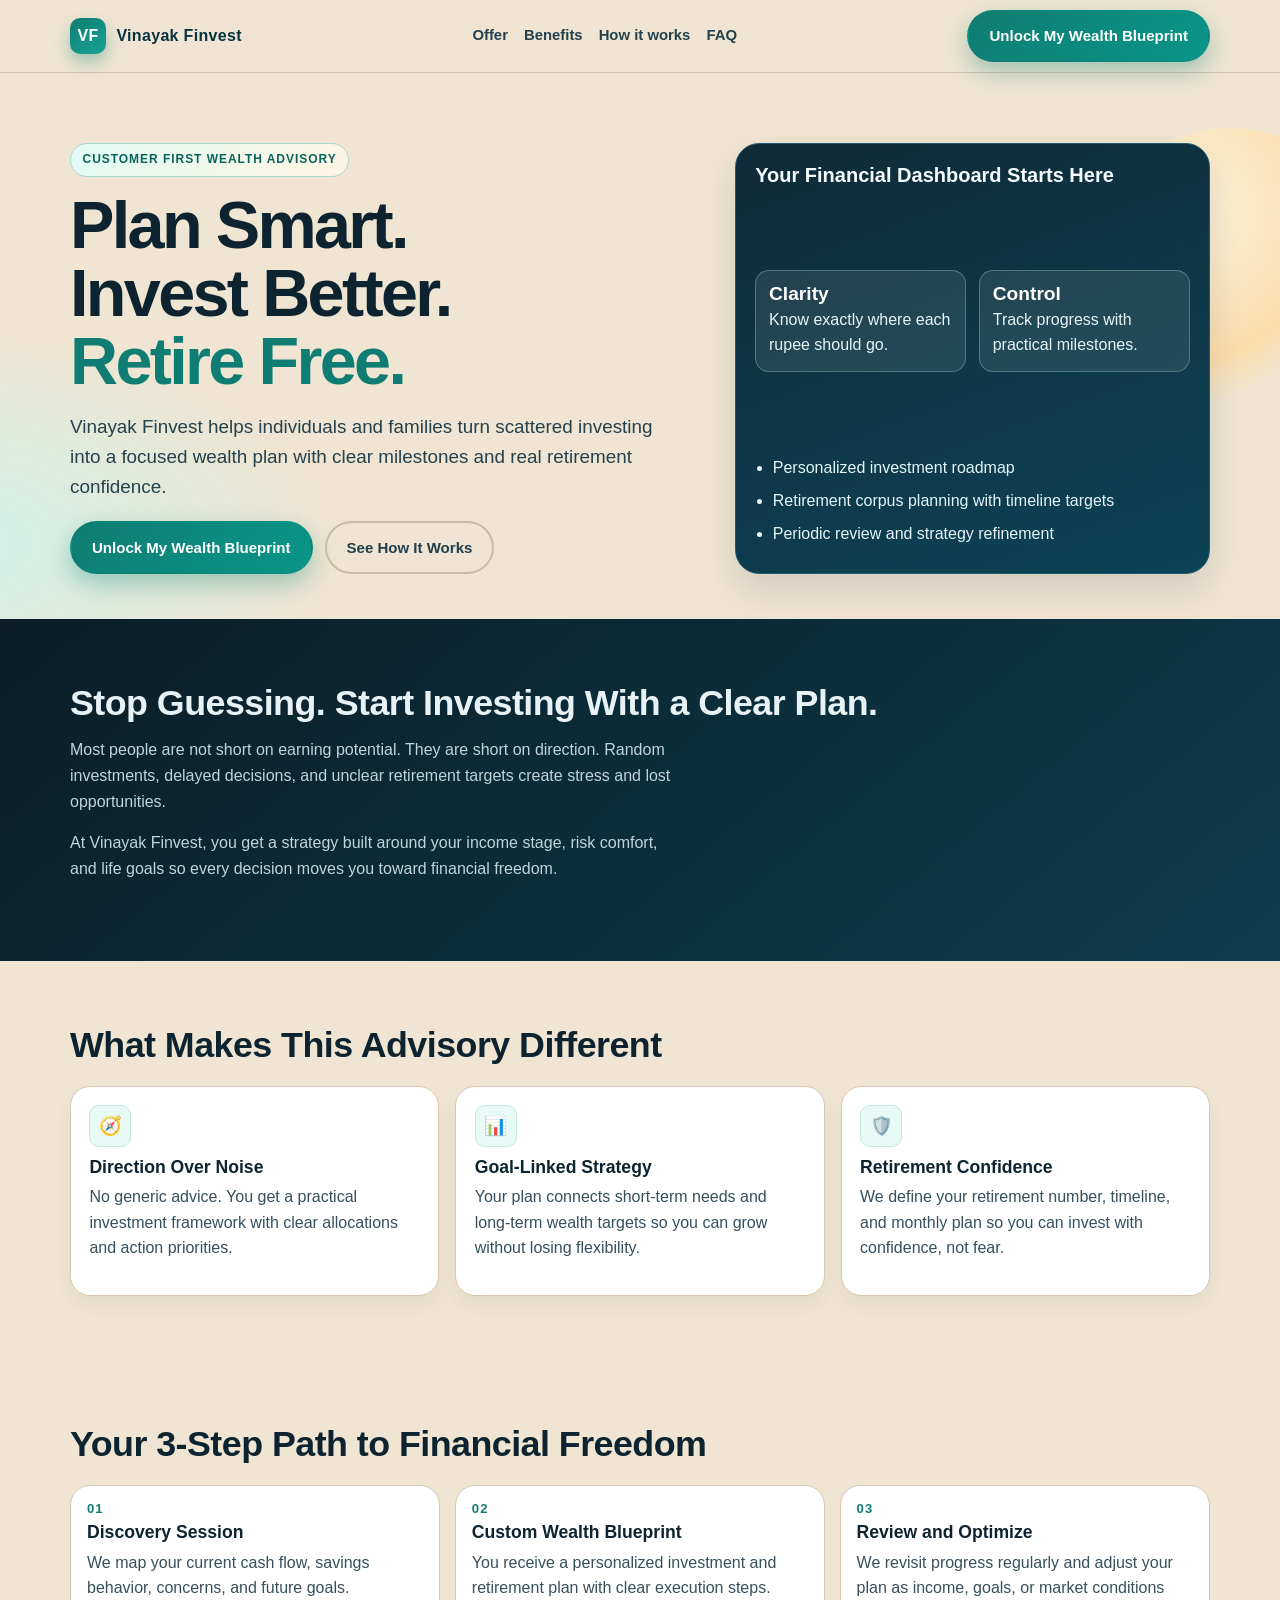
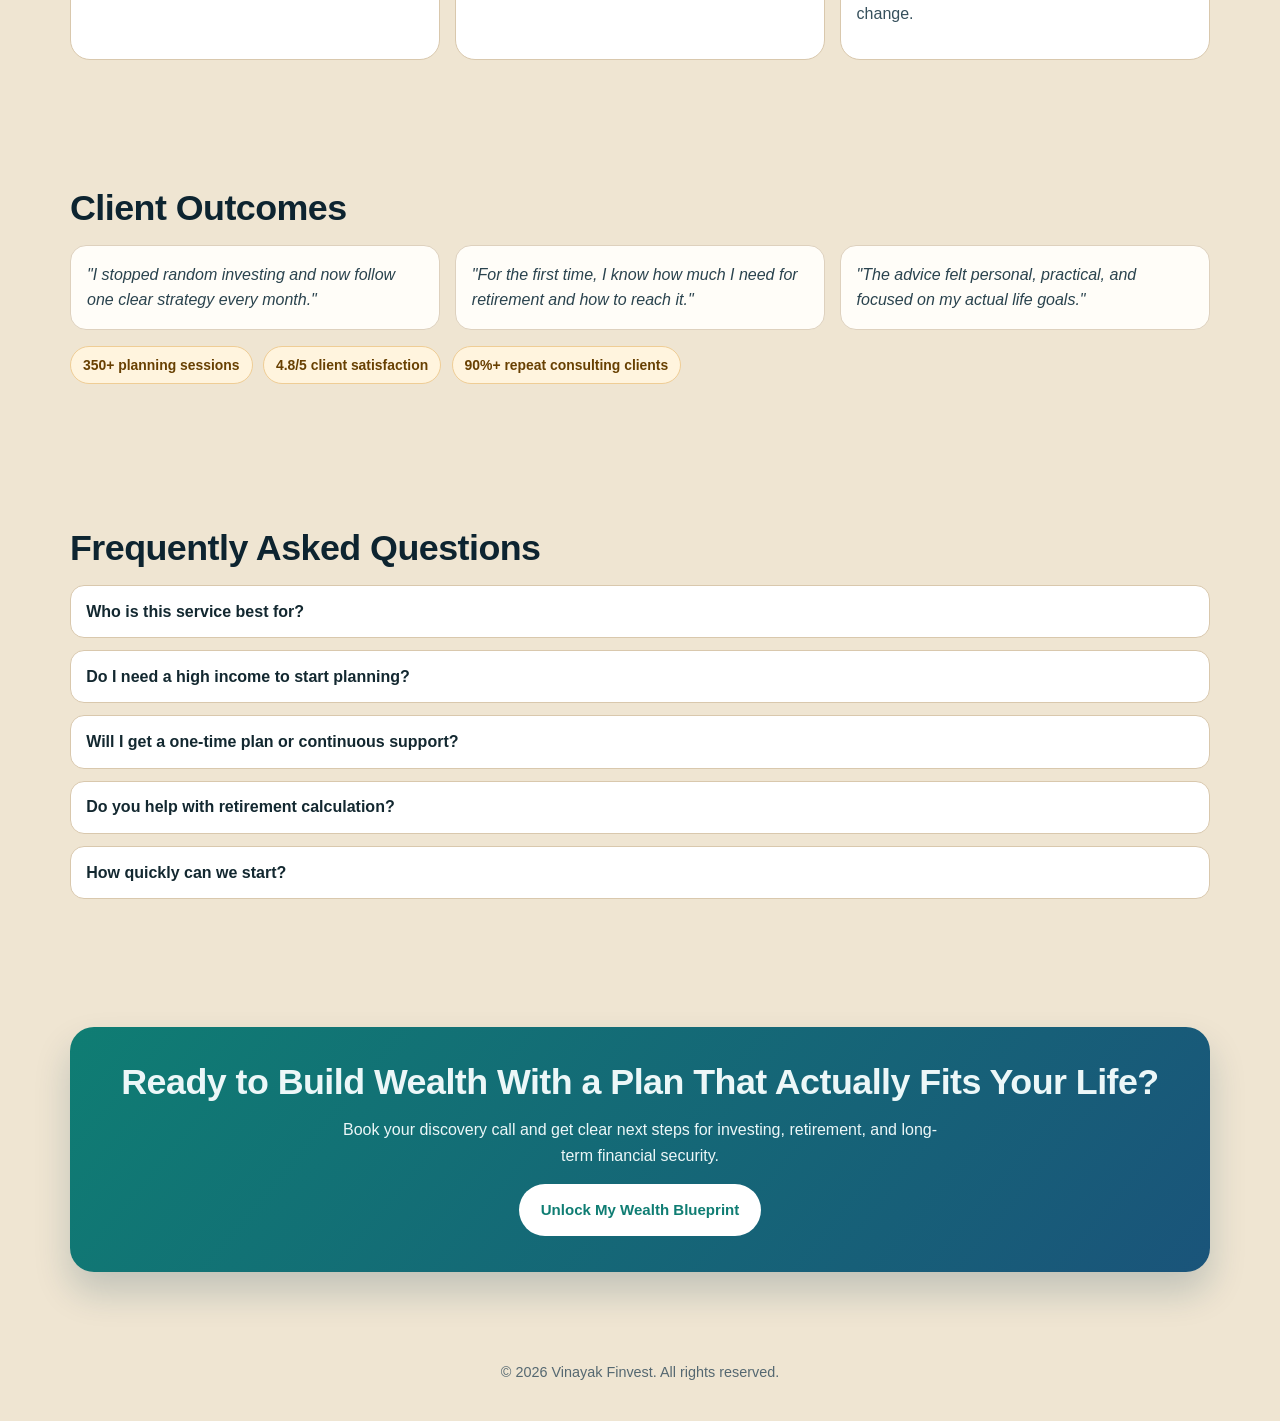
==== index.html @ b2e3708e "Create index.html Added initial changes for the website" ====
<!DOCTYPE html>
<html lang="en">
<head>
  <meta charset="UTF-8" />
  <meta name="viewport" content="width=device-width, initial-scale=1.0" />
  <title>Vinayak Finvest | Wealth Strategy & Retirement Planning</title>
  <meta name="description" content="Vinayak Finvest helps individuals and families create practical investment and retirement strategies for long-term financial freedom." />
  <meta name="robots" content="index, follow" />
  <meta name="theme-color" content="#0f7d73" />
  <meta property="og:type" content="website" />
  <meta property="og:title" content="Vinayak Finvest | Wealth Strategy & Retirement Planning" />
  <meta property="og:description" content="Plan smart, invest better, and retire free with a clear wealth and retirement strategy." />
  <meta property="og:site_name" content="Vinayak Finvest" />
  <meta name="twitter:card" content="summary_large_image" />
  <meta name="twitter:title" content="Vinayak Finvest | Wealth Strategy & Retirement Planning" />
  <meta name="twitter:description" content="Plan smart, invest better, and retire free with a clear wealth and retirement strategy." />
  <style>
    :root {
      --bg: #efe5d2;
      --paper: #f7f0df;
      --card: #ffffff;
      --ink: #0b2330;
      --muted: #36505c;
      --line: #d9c8ad;
      --brand: #0f7d73;
      --brand-dark: #095c55;
      --max: 1140px;
      --radius: 20px;
      --shadow: 0 16px 36px rgba(8, 28, 36, 0.12);
    }

    * {
      box-sizing: border-box;
    }

    html {
      scroll-behavior: smooth;
    }

    body {
      margin: 0;
      font-family: "Manrope", "Segoe UI", sans-serif;
      color: var(--ink);
      background:
        radial-gradient(980px 520px at 100% -12%, #ffe7be 0%, transparent 58%),
        radial-gradient(760px 390px at -6% 18%, #ccf3eb 0%, transparent 54%),
        var(--bg);
      line-height: 1.6;
      text-rendering: optimizeLegibility;
      -webkit-font-smoothing: antialiased;
      overflow-x: hidden;
    }

    body.is-locked {
      overflow: hidden;
    }

    .skip-link {
      position: absolute;
      left: 0.75rem;
      top: -120px;
      background: #0d2430;
      color: #fff;
      padding: 0.55rem 0.8rem;
      border-radius: 10px;
      text-decoration: none;
      z-index: 200;
      transition: top 0.15s ease;
    }

    .skip-link:focus {
      top: 0.75rem;
    }

    .container {
      width: min(100% - 2rem, var(--max));
      margin-inline: auto;
    }

    .section {
      padding: clamp(2.8rem, 5vw, 4.8rem) 0;
    }

    .topbar {
      position: sticky;
      top: 0;
      z-index: 20;
      backdrop-filter: blur(8px);
      background: rgba(239, 229, 210, 0.9);
      border-bottom: 1px solid rgba(206, 186, 159, 0.8);
    }

    .topbar-inner {
      min-height: 72px;
      display: flex;
      align-items: center;
      justify-content: space-between;
      gap: 1rem;
    }

    .brand {
      display: flex;
      align-items: center;
      gap: 0.65rem;
      font-weight: 800;
      letter-spacing: 0.02em;
      color: #08333f;
      text-decoration: none;
    }

    .brand-badge {
      width: 36px;
      height: 36px;
      border-radius: 10px;
      background: linear-gradient(145deg, var(--brand), #18a394);
      color: #fff;
      display: inline-flex;
      align-items: center;
      justify-content: center;
      font-weight: 900;
      box-shadow: 0 8px 16px rgba(15, 125, 115, 0.35);
    }

    .top-nav {
      display: flex;
      gap: 1rem;
      align-items: center;
      flex-wrap: wrap;
    }

    .top-nav a {
      color: #24414d;
      text-decoration: none;
      font-weight: 700;
      font-size: 0.93rem;
    }

    .top-nav a:hover {
      color: var(--brand);
    }

    a:focus-visible,
    button:focus-visible,
    input:focus-visible,
    select:focus-visible,
    textarea:focus-visible,
    summary:focus-visible {
      outline: 3px solid #93ddd2;
      outline-offset: 2px;
    }

    .btn {
      display: inline-flex;
      align-items: center;
      justify-content: center;
      min-height: 46px;
      border-radius: 999px;
      border: 2px solid transparent;
      padding: 0.76rem 1.25rem;
      font-size: 0.94rem;
      font-weight: 800;
      text-decoration: none;
      transition: 0.2s ease;
      cursor: pointer;
    }

    .btn-primary {
      background: linear-gradient(135deg, var(--brand), #0a9588);
      color: #fff;
      box-shadow: 0 10px 24px rgba(15, 125, 115, 0.34);
    }

    .btn-primary:hover {
      background: var(--brand-dark);
      transform: translateY(-1px);
    }

    .btn-secondary {
      background: transparent;
      border-color: #cabba4;
      color: #223f4b;
    }

    .btn-secondary:hover {
      border-color: var(--brand);
      color: var(--brand);
    }

    .hero {
      padding: clamp(2.6rem, 6vw, 4.4rem) 0 2.8rem;
      position: relative;
    }

    .hero::after {
      content: "";
      position: absolute;
      right: -90px;
      top: 55px;
      width: 280px;
      height: 280px;
      border-radius: 50%;
      background: radial-gradient(circle at 30% 30%, #fff7e7 0%, #ffdca2 55%, transparent 70%);
      opacity: 0.8;
      z-index: -1;
      filter: blur(1px);
    }

    .hero-grid {
      display: grid;
      gap: 1.4rem;
      align-items: stretch;
      grid-template-columns: minmax(0, 1.15fr) minmax(320px, 0.85fr);
    }

    .tag {
      display: inline-flex;
      align-items: center;
      gap: 0.45rem;
      background: linear-gradient(135deg, #e0fbf5, #fff5e2);
      color: #0a645c;
      border: 1px solid #acd9d0;
      padding: 0.38rem 0.72rem;
      border-radius: 999px;
      font-size: 0.75rem;
      font-weight: 800;
      letter-spacing: 0.08em;
      text-transform: uppercase;
    }

    h1,
    h2,
    h3 {
      line-height: 1.15;
      margin-top: 0;
      color: #0d2430;
    }

    h1 {
      margin: 0.95rem 0 1rem;
      font-size: clamp(2.15rem, 5.2vw, 4.5rem);
      letter-spacing: -0.04em;
      line-height: 1.02;
      max-width: 12ch;
      text-wrap: balance;
    }

    .headline-accent {
      color: #0f7d73;
    }

    h2 {
      font-size: clamp(1.45rem, 2.8vw, 2.3rem);
      letter-spacing: -0.015em;
      margin-bottom: 0.85rem;
    }

    h3 {
      font-size: 1.1rem;
      margin-bottom: 0.45rem;
    }

    p {
      margin: 0 0 1rem;
      color: var(--muted);
      max-width: 68ch;
    }

    .lead {
      font-size: clamp(1rem, 1.7vw, 1.18rem);
      color: #25414d;
      max-width: 56ch;
    }

    .hero-actions {
      display: flex;
      flex-wrap: wrap;
      gap: 0.75rem;
      margin-top: 1.2rem;
    }

    .hero-panel {
      background: linear-gradient(160deg, #102a38, #0c4357);
      border: 1px solid #205b71;
      border-radius: 24px;
      padding: 1.2rem;
      box-shadow: var(--shadow);
      display: flex;
      flex-direction: column;
      justify-content: space-between;
      gap: 1rem;
      color: #e6f5f8;
    }

    .hero-panel h3 {
      color: #f5fcff;
      font-size: 1.25rem;
    }

    .mini-grid {
      display: grid;
      grid-template-columns: repeat(2, minmax(0, 1fr));
      gap: 0.8rem;
    }

    .mini-stat {
      border: 1px solid rgba(198, 238, 230, 0.3);
      border-radius: 14px;
      padding: 0.8rem;
      background: rgba(255, 255, 255, 0.09);
      backdrop-filter: blur(3px);
    }

    .mini-stat strong {
      display: block;
      font-size: 1.2rem;
      line-height: 1;
      margin-bottom: 0.25rem;
      color: #ffffff;
    }

    .panel-list {
      margin: 0;
      padding-left: 1.1rem;
      color: #e6f5f8;
    }

    .panel-list li {
      margin: 0.45rem 0;
    }

    .soft-section {
      background: linear-gradient(140deg, #0a1d27, #0d3c4d);
      color: #e7f2f5;
    }

    .soft-section h2,
    .soft-section p,
    .soft-section li {
      color: #e7f2f5;
    }

    .soft-section .muted {
      color: #c0d4dc;
    }

    .grid-3 {
      display: grid;
      gap: 1rem;
      grid-template-columns: repeat(auto-fit, minmax(220px, 1fr));
      margin-top: 1.2rem;
    }

    .card {
      background: var(--card);
      border: 1px solid var(--line);
      border-radius: var(--radius);
      padding: 1.15rem;
      box-shadow: 0 10px 20px rgba(14, 34, 44, 0.05);
      transition: transform 0.2s ease, box-shadow 0.2s ease, border-color 0.2s ease;
    }

    .card:hover {
      transform: translateY(-4px);
      border-color: #c8b292;
      box-shadow: 0 16px 30px rgba(14, 34, 44, 0.12);
    }

    .icon {
      display: inline-flex;
      align-items: center;
      justify-content: center;
      width: 42px;
      height: 42px;
      border-radius: 10px;
      background: #e8faf6;
      border: 1px solid #bfe8de;
      margin-bottom: 0.6rem;
      font-size: 1.15rem;
    }

    .process {
      list-style: none;
      margin: 1.2rem 0 0;
      padding: 0;
      display: grid;
      gap: 0.9rem;
      grid-template-columns: repeat(auto-fit, minmax(240px, 1fr));
      counter-reset: step;
    }

    .process li {
      position: relative;
      background: var(--card);
      border: 1px solid var(--line);
      border-radius: var(--radius);
      padding: 2.3rem 1rem 1rem;
    }

    .process li::before {
      counter-increment: step;
      content: "0" counter(step);
      position: absolute;
      top: 0.8rem;
      left: 1rem;
      font-size: 0.82rem;
      font-weight: 900;
      letter-spacing: 0.08em;
      color: var(--brand);
    }

    .testimonials {
      display: grid;
      gap: 0.9rem;
      margin-top: 1rem;
      grid-template-columns: repeat(auto-fit, minmax(220px, 1fr));
    }

    blockquote {
      margin: 0;
      background: #fffdf8;
      border: 1px solid #ded1be;
      border-radius: 16px;
      padding: 1rem;
      color: #2a434e;
      font-style: italic;
    }

    .metrics {
      margin-top: 1rem;
      display: flex;
      flex-wrap: wrap;
      gap: 0.65rem;
      padding: 0;
      list-style: none;
    }

    .metrics li {
      padding: 0.42rem 0.75rem;
      border-radius: 999px;
      font-size: 0.87rem;
      font-weight: 700;
      background: #fff4de;
      border: 1px solid #efcd95;
      color: #684002;
    }

    .faq {
      margin-top: 1rem;
      display: grid;
      gap: 0.75rem;
    }

    details {
      background: var(--card);
      border: 1px solid var(--line);
      border-radius: 14px;
      padding: 0.8rem 0.95rem;
    }

    summary {
      list-style: none;
      cursor: pointer;
      font-weight: 800;
      color: #132830;
    }

    summary::-webkit-details-marker {
      display: none;
    }

    .cta-strip {
      border-radius: 24px;
      padding: clamp(1.4rem, 3.1vw, 2.2rem);
      background: linear-gradient(130deg, #0f7d73, #1a547a);
      box-shadow: 0 20px 36px rgba(12, 61, 86, 0.2);
      text-align: center;
    }

    .cta-strip h2,
    .cta-strip p {
      color: #ecf7f8;
      margin-inline: auto;
    }

    .cta-strip .btn-primary {
      background: #ffffff;
      color: #0f7d73;
      box-shadow: none;
    }

    .modal-overlay {
      position: fixed;
      inset: 0;
      background: rgba(5, 21, 30, 0.62);
      display: flex;
      align-items: center;
      justify-content: center;
      padding: 1rem;
      z-index: 100;
      opacity: 0;
      visibility: hidden;
      pointer-events: none;
      transition: opacity 0.2s ease, visibility 0.2s ease;
    }

    .modal-overlay.open {
      opacity: 1;
      visibility: visible;
      pointer-events: auto;
    }

    .modal-dialog {
      width: min(980px, 100%);
      max-height: calc(100vh - 2rem);
      overflow: auto;
      background: var(--paper);
      border: 1px solid #d7c5a9;
      border-radius: 18px;
      box-shadow: 0 20px 44px rgba(3, 20, 29, 0.34);
      padding: 1rem;
      position: relative;
    }

    .modal-close {
      position: absolute;
      top: 0.8rem;
      right: 0.8rem;
      width: 38px;
      height: 38px;
      border-radius: 999px;
      border: 1px solid #ccb999;
      background: #fff;
      color: #0d2430;
      font-size: 1.25rem;
      line-height: 1;
      cursor: pointer;
    }

    .modal-close:hover {
      border-color: var(--brand);
      color: var(--brand);
    }

    .modal-overlay .contact-wrap {
      margin-top: 1rem;
    }

    .contact-wrap {
      display: grid;
      gap: 1rem;
      align-items: start;
      grid-template-columns: minmax(0, 0.9fr) minmax(0, 1.1fr);
    }

    .contact-side {
      background: #fbf7ed;
      border: 1px solid #dbcdb7;
      border-radius: var(--radius);
      padding: 1.15rem;
    }

    .contact-form {
      background: var(--card);
      border: 1px solid #d6c8b4;
      border-radius: var(--radius);
      box-shadow: var(--shadow);
      padding: 1.1rem;
      transition: box-shadow 0.25s ease, border-color 0.25s ease;
    }

    .contact-form.active-focus {
      border-color: var(--brand);
      box-shadow: 0 0 0 4px rgba(15, 125, 115, 0.14), var(--shadow);
    }

    .form-grid {
      display: grid;
      gap: 0.8rem;
      grid-template-columns: repeat(2, minmax(0, 1fr));
    }

    .field {
      display: flex;
      flex-direction: column;
      gap: 0.35rem;
    }

    .field.full {
      grid-column: 1 / -1;
    }

    .field.name-large input {
      min-height: 56px;
      font-size: 1.05rem;
    }

    .field label {
      font-size: 0.88rem;
      font-weight: 700;
      color: #173744;
    }

    .field input,
    .field select,
    .field textarea {
      width: 100%;
      border: 1px solid #cfc0a9;
      border-radius: 10px;
      padding: 0.68rem 0.75rem;
      font: inherit;
      color: #132932;
      background: #ffffff;
    }

    .field textarea {
      resize: vertical;
      min-height: 118px;
    }

    .field input:focus,
    .field select:focus,
    .field textarea:focus {
      outline: 2px solid #9ee3d8;
      border-color: var(--brand);
      outline-offset: 1px;
    }

    .hidden-field {
      position: absolute !important;
      left: -9999px !important;
      opacity: 0 !important;
      pointer-events: none !important;
    }

    .notice {
      margin-top: 0.8rem;
      font-size: 0.84rem;
      color: #5a6e77;
    }

    footer {
      padding: 1.6rem 0 2.3rem;
      text-align: center;
      color: #556871;
      font-size: 0.9rem;
    }

    @media (max-width: 1060px) {
      .hero-grid,
      .contact-wrap {
        grid-template-columns: 1fr;
      }
    }

    @media (max-width: 780px) {
      .container {
        width: min(100% - 1.4rem, var(--max));
      }

      .top-nav {
        display: none;
      }

      .hero-actions .btn {
        flex: 1 1 220px;
      }

      .form-grid {
        grid-template-columns: 1fr;
      }

      .modal-dialog {
        padding: 0.75rem;
      }
    }

    @media (max-width: 520px) {
      .hero-actions .btn,
      .topbar .btn,
      .cta-strip .btn {
        width: 100%;
      }

      .mini-grid {
        grid-template-columns: 1fr;
      }

      .card,
      .process li,
      blockquote,
      details,
      .contact-side,
      .contact-form {
        border-radius: 14px;
      }

      .modal-close {
        top: 0.5rem;
        right: 0.5rem;
      }
    }

    @media (prefers-reduced-motion: reduce) {
      html {
        scroll-behavior: auto;
      }

      * {
        transition: none !important;
      }
    }
  </style>
</head>
<body id="top">
  <a class="skip-link" href="#main-content">Skip to content</a>
  <header class="topbar">
    <div class="container topbar-inner">
      <a href="#top" class="brand" aria-label="Vinayak Finvest Home">
        <span class="brand-badge">VF</span>
        Vinayak Finvest
      </a>
      <nav class="top-nav" aria-label="Main Navigation">
        <a href="#offer">Offer</a>
        <a href="#benefits">Benefits</a>
        <a href="#process">How it works</a>
        <a href="#faq">FAQ</a>
      </nav>
      <a class="btn btn-primary schedule-btn" href="#contact-modal">Unlock My Wealth Blueprint</a>
    </div>
  </header>

  <main id="main-content">
    <section class="hero">
      <div class="container hero-grid">
        <div>
          <span class="tag">Customer First Wealth Advisory</span>
          <h1>Plan Smart. Invest Better. <span class="headline-accent">Retire Free.</span></h1>
          <p class="lead">Vinayak Finvest helps individuals and families turn scattered investing into a focused wealth plan with clear milestones and real retirement confidence.</p>
          <div class="hero-actions">
            <a class="btn btn-primary schedule-btn" href="#contact-modal">Unlock My Wealth Blueprint</a>
            <a class="btn btn-secondary" href="#process">See How It Works</a>
          </div>
        </div>

        <aside class="hero-panel" aria-label="Value summary">
          <h3>Your Financial Dashboard Starts Here</h3>
          <div class="mini-grid">
            <div class="mini-stat">
              <strong>Clarity</strong>
              <span>Know exactly where each rupee should go.</span>
            </div>
            <div class="mini-stat">
              <strong>Control</strong>
              <span>Track progress with practical milestones.</span>
            </div>
          </div>
          <ul class="panel-list">
            <li>Personalized investment roadmap</li>
            <li>Retirement corpus planning with timeline targets</li>
            <li>Periodic review and strategy refinement</li>
          </ul>
        </aside>
      </div>
    </section>

    <section class="section soft-section" id="offer">
      <div class="container">
        <h2>Stop Guessing. Start Investing With a Clear Plan.</h2>
        <p class="muted">Most people are not short on earning potential. They are short on direction. Random investments, delayed decisions, and unclear retirement targets create stress and lost opportunities.</p>
        <p class="muted">At Vinayak Finvest, you get a strategy built around your income stage, risk comfort, and life goals so every decision moves you toward financial freedom.</p>
      </div>
    </section>

    <section class="section" id="benefits">
      <div class="container">
        <h2>What Makes This Advisory Different</h2>
        <div class="grid-3">
          <article class="card">
            <span class="icon" aria-hidden="true">🧭</span>
            <h3>Direction Over Noise</h3>
            <p>No generic advice. You get a practical investment framework with clear allocations and action priorities.</p>
          </article>
          <article class="card">
            <span class="icon" aria-hidden="true">📊</span>
            <h3>Goal-Linked Strategy</h3>
            <p>Your plan connects short-term needs and long-term wealth targets so you can grow without losing flexibility.</p>
          </article>
          <article class="card">
            <span class="icon" aria-hidden="true">🛡️</span>
            <h3>Retirement Confidence</h3>
            <p>We define your retirement number, timeline, and monthly plan so you can invest with confidence, not fear.</p>
          </article>
        </div>
      </div>
    </section>

    <section class="section" id="process">
      <div class="container">
        <h2>Your 3-Step Path to Financial Freedom</h2>
        <ol class="process">
          <li>
            <h3>Discovery Session</h3>
            <p>We map your current cash flow, savings behavior, concerns, and future goals.</p>
          </li>
          <li>
            <h3>Custom Wealth Blueprint</h3>
            <p>You receive a personalized investment and retirement plan with clear execution steps.</p>
          </li>
          <li>
            <h3>Review and Optimize</h3>
            <p>We revisit progress regularly and adjust your plan as income, goals, or market conditions change.</p>
          </li>
        </ol>
      </div>
    </section>

    <section class="section" id="social-proof">
      <div class="container">
        <h2>Client Outcomes</h2>
        <div class="testimonials">
          <blockquote>"I stopped random investing and now follow one clear strategy every month."</blockquote>
          <blockquote>"For the first time, I know how much I need for retirement and how to reach it."</blockquote>
          <blockquote>"The advice felt personal, practical, and focused on my actual life goals."</blockquote>
        </div>
        <ul class="metrics">
          <li>350+ planning sessions</li>
          <li>4.8/5 client satisfaction</li>
          <li>90%+ repeat consulting clients</li>
        </ul>
      </div>
    </section>

    <section class="section" id="faq">
      <div class="container">
        <h2>Frequently Asked Questions</h2>
        <div class="faq">
          <details>
            <summary>Who is this service best for?</summary>
            <p>Anyone who wants structured investment and retirement planning instead of random product-based advice.</p>
          </details>
          <details>
            <summary>Do I need a high income to start planning?</summary>
            <p>No. Planning starts with your current income and priorities. The strategy scales as your earnings grow.</p>
          </details>
          <details>
            <summary>Will I get a one-time plan or continuous support?</summary>
            <p>You can start with a foundational plan and continue with periodic reviews to keep your strategy aligned with life changes.</p>
          </details>
          <details>
            <summary>Do you help with retirement calculation?</summary>
            <p>Yes. We estimate your target corpus, identify gaps, and define a realistic monthly investment path.</p>
          </details>
          <details>
            <summary>How quickly can we start?</summary>
            <p>Once you submit the discovery form, we connect and schedule your first consultation based on availability.</p>
          </details>
        </div>
      </div>
    </section>

    <section class="section" id="cta">
      <div class="container">
        <div class="cta-strip">
          <h2>Ready to Build Wealth With a Plan That Actually Fits Your Life?</h2>
          <p>Book your discovery call and get clear next steps for investing, retirement, and long-term financial security.</p>
          <a class="btn btn-primary schedule-btn" href="#contact-modal">Unlock My Wealth Blueprint</a>
        </div>
      </div>
    </section>
  </main>

  <footer>
    <div class="container">&copy; 2026 Vinayak Finvest. All rights reserved.</div>
  </footer>

  <div class="modal-overlay" id="contact-modal" aria-hidden="true">
    <div class="modal-dialog" role="dialog" aria-modal="true" aria-labelledby="contact-title">
      <button class="modal-close" type="button" id="close-modal" aria-label="Close form">&times;</button>
      <div class="contact-wrap">
        <div class="contact-side">
          <h2 id="contact-title">Tell Us About Your Financial Goals</h2>
          <p>Complete this form and Vinayak Finvest will contact you with the next steps for your personalized discovery call.</p>
        </div>

        <form class="contact-form" action="https://formsubmit.co/mohitshar2610@gmail.com" method="POST">
          <input type="hidden" name="_subject" value="New Discovery Call Lead - Vinayak Finvest" />
          <input type="hidden" name="_template" value="table" />
          <input class="hidden-field" type="text" name="_honey" tabindex="-1" autocomplete="off" aria-hidden="true" />
          <div class="form-grid">
            <div class="field full name-large">
              <label for="fullName">Full Name</label>
              <input id="fullName" name="Full Name" type="text" autocomplete="name" minlength="2" required />
            </div>
            <div class="field">
              <label for="email">Email</label>
              <input id="email" name="Email" type="email" autocomplete="email" required />
            </div>
            <div class="field">
              <label for="phone">Phone Number</label>
              <input id="phone" name="Phone Number" type="tel" autocomplete="tel" inputmode="tel" />
            </div>
            <div class="field full">
              <label for="goal">Primary Focus</label>
              <select id="goal" name="Primary Goal" required>
                <option value="">Select</option>
                <option>Start disciplined investing</option>
                <option>Retirement planning roadmap</option>
                <option>Portfolio restructuring</option>
                <option>Long-term wealth strategy</option>
              </select>
            </div>
            <div class="field full">
              <label for="message">Current Challenge</label>
              <textarea id="message" name="Client Message" placeholder="Tell us where you feel stuck financially." required></textarea>
            </div>
            <div class="field full">
              <button class="btn btn-primary" type="submit" id="lead-submit">Submit</button>
              <p class="notice">Your details are sent securely to the Vinayak Finvest inbox.</p>
            </div>
          </div>
        </form>
      </div>
    </div>
  </div>

  <script>
    (function () {
      var scheduleButtons = document.querySelectorAll('.schedule-btn');
      var modal = document.getElementById('contact-modal');
      var closeButton = document.getElementById('close-modal');
      var leadForm = modal ? modal.querySelector('.contact-form') : null;
      var submitButton = document.getElementById('lead-submit');
      var nameInput = document.getElementById('fullName');
      var lastFocusedElement = null;

      if (!scheduleButtons.length || !modal || !closeButton || !leadForm || !nameInput) return;

      function getFocusableElements() {
        return modal.querySelectorAll('a[href], button:not([disabled]), textarea, input, select, [tabindex]:not([tabindex="-1"])');
      }

      function openModal() {
        lastFocusedElement = document.activeElement;
        modal.classList.add('open');
        modal.setAttribute('aria-hidden', 'false');
        document.body.classList.add('is-locked');
        leadForm.classList.add('active-focus');
        setTimeout(function () {
          nameInput.focus();
        }, 120);
      }

      function closeModal() {
        modal.classList.remove('open');
        modal.setAttribute('aria-hidden', 'true');
        document.body.classList.remove('is-locked');
        leadForm.classList.remove('active-focus');
        if (lastFocusedElement && typeof lastFocusedElement.focus === 'function') {
          lastFocusedElement.focus();
        }
      }

      scheduleButtons.forEach(function (button) {
        button.addEventListener('click', function (event) {
          event.preventDefault();
          openModal();
        });
      });

      closeButton.addEventListener('click', closeModal);

      modal.addEventListener('click', function (event) {
        if (event.target === modal) closeModal();
      });

      document.addEventListener('keydown', function (event) {
        if (event.key === 'Escape' && modal.classList.contains('open')) {
          closeModal();
        }

        if (event.key === 'Tab' && modal.classList.contains('open')) {
          var focusable = getFocusableElements();
          if (!focusable.length) return;
          var first = focusable[0];
          var last = focusable[focusable.length - 1];

          if (event.shiftKey && document.activeElement === first) {
            event.preventDefault();
            last.focus();
          } else if (!event.shiftKey && document.activeElement === last) {
            event.preventDefault();
            first.focus();
          }
        }
      });

      leadForm.addEventListener('submit', function () {
        if (submitButton) {
          submitButton.disabled = true;
          submitButton.textContent = 'Submitting...';
        }
        closeModal();
      });
    })();
  </script>
</body>
</html>
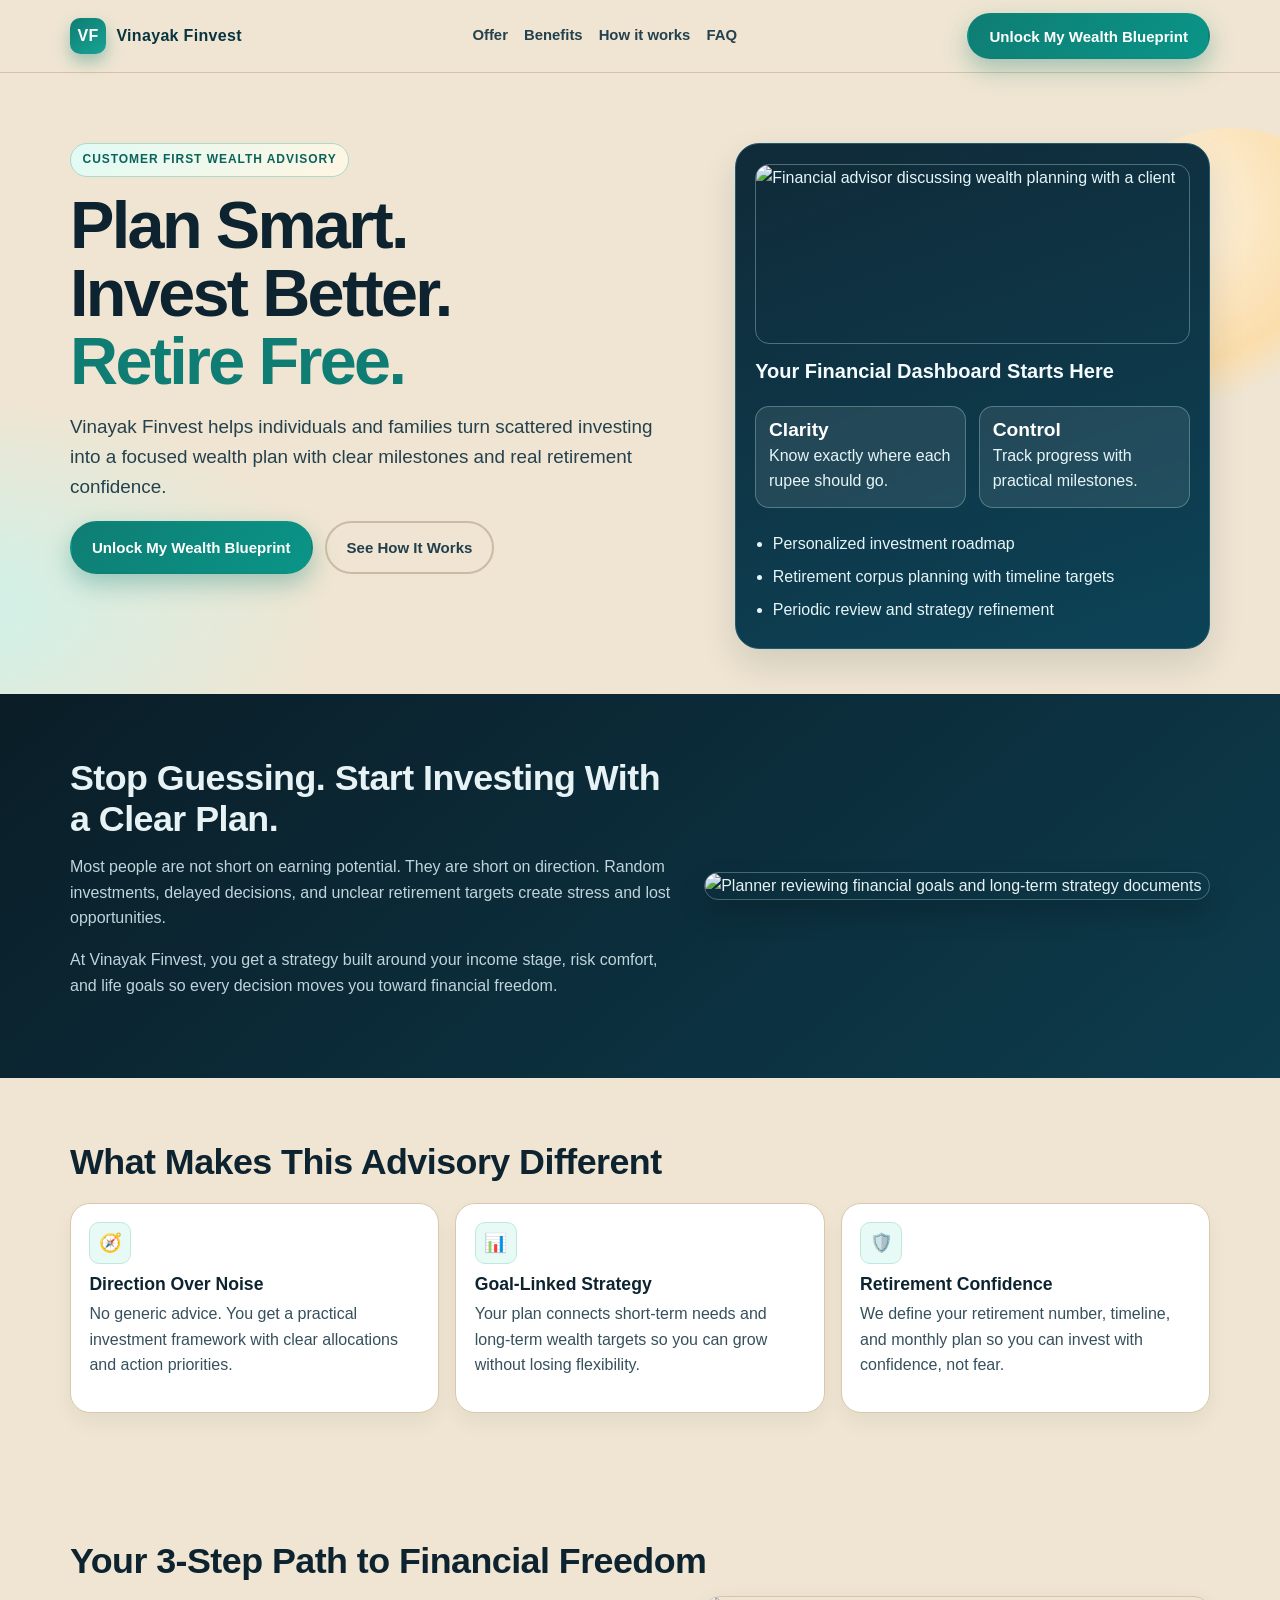
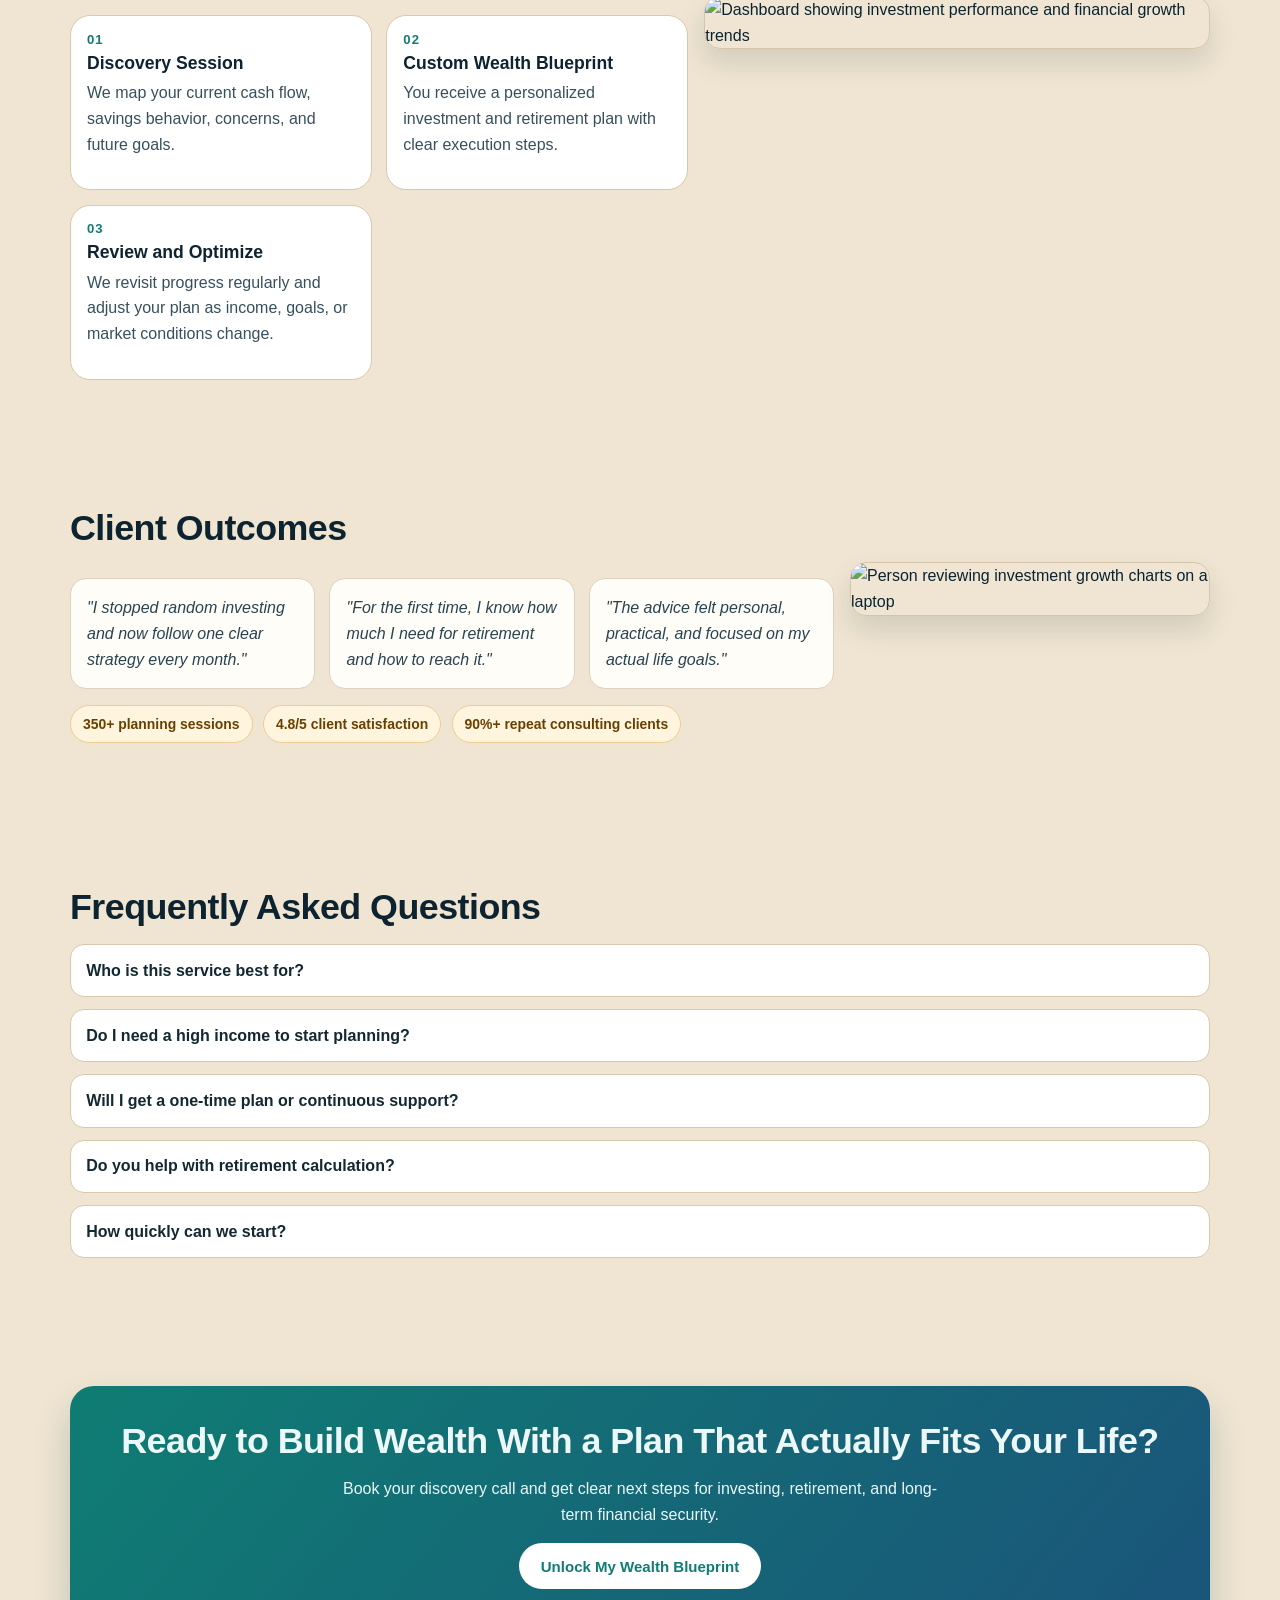
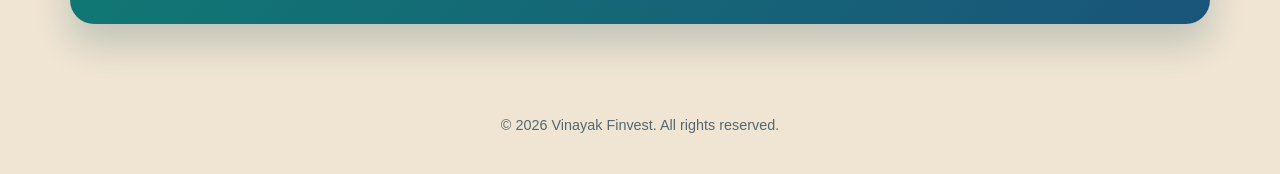
==== commit 348f92d9: "Update index.html" ====
--- a/index.html
+++ b/index.html
@@ -49,6 +49,7 @@
       text-rendering: optimizeLegibility;
       -webkit-font-smoothing: antialiased;
       overflow-x: hidden;
+      overflow-y: scroll;
     }
 
     body.is-locked {
@@ -291,6 +292,14 @@
       color: #e6f5f8;
     }
 
+    .hero-image {
+      width: 100%;
+      height: 180px;
+      object-fit: cover;
+      border-radius: 14px;
+      border: 1px solid rgba(198, 238, 230, 0.34);
+    }
+
     .hero-panel h3 {
       color: #f5fcff;
       font-size: 1.25rem;
@@ -341,6 +350,22 @@
 
     .soft-section .muted {
       color: #c0d4dc;
+    }
+
+    .offer-layout {
+      display: grid;
+      grid-template-columns: minmax(0, 1.1fr) minmax(260px, 0.9fr);
+      gap: 1rem;
+      align-items: center;
+    }
+
+    .offer-image {
+      width: 100%;
+      border-radius: 16px;
+      border: 1px solid rgba(173, 212, 224, 0.35);
+      object-fit: cover;
+      max-height: 310px;
+      box-shadow: 0 14px 28px rgba(0, 0, 0, 0.18);
     }
 
     .grid-3 {
@@ -408,11 +433,43 @@
       color: var(--brand);
     }
 
+    .process-layout {
+      display: grid;
+      grid-template-columns: minmax(0, 1.1fr) minmax(260px, 0.9fr);
+      gap: 1rem;
+      align-items: start;
+    }
+
+    .process-image {
+      width: 100%;
+      border-radius: 16px;
+      border: 1px solid #d7c5a9;
+      object-fit: cover;
+      max-height: 360px;
+      box-shadow: 0 14px 28px rgba(8, 28, 36, 0.12);
+    }
+
     .testimonials {
       display: grid;
       gap: 0.9rem;
       margin-top: 1rem;
       grid-template-columns: repeat(auto-fit, minmax(220px, 1fr));
+    }
+
+    .story-grid {
+      display: grid;
+      grid-template-columns: minmax(0, 1fr) minmax(260px, 360px);
+      gap: 1rem;
+      align-items: start;
+    }
+
+    .story-image {
+      width: 100%;
+      border-radius: 16px;
+      border: 1px solid #d7c5a9;
+      box-shadow: 0 14px 28px rgba(8, 28, 36, 0.12);
+      object-fit: cover;
+      max-height: 320px;
     }
 
     blockquote {
@@ -509,10 +566,78 @@
       pointer-events: auto;
     }
 
+    .success-overlay {
+      position: fixed;
+      inset: 0;
+      background: rgba(5, 21, 30, 0.62);
+      display: flex;
+      align-items: center;
+      justify-content: center;
+      padding: 1rem;
+      z-index: 120;
+      opacity: 0;
+      visibility: hidden;
+      pointer-events: none;
+      transition: opacity 0.2s ease, visibility 0.2s ease;
+    }
+
+    .success-overlay.open {
+      opacity: 1;
+      visibility: visible;
+      pointer-events: auto;
+    }
+
+    .success-card {
+      width: min(480px, 100%);
+      background: var(--card);
+      border: 1px solid #d7c5a9;
+      border-radius: 16px;
+      padding: 1rem;
+      box-shadow: 0 18px 40px rgba(3, 20, 29, 0.3);
+      text-align: center;
+    }
+
+    .success-title {
+      margin: 0 0 0.35rem;
+      font-size: 1.3rem;
+      color: #0d2430;
+    }
+
+    .success-text {
+      margin: 0 0 0.9rem;
+      color: #33505d;
+      font-weight: 600;
+    }
+
+    .progress-wrap {
+      width: 100%;
+      height: 12px;
+      border-radius: 999px;
+      background: #ebdfcf;
+      overflow: hidden;
+      border: 1px solid #d7c5a9;
+      margin-bottom: 0.5rem;
+    }
+
+    .progress-bar {
+      height: 100%;
+      width: 0%;
+      background: linear-gradient(90deg, #0f7d73, #13a495);
+      transition: width 0.15s linear;
+    }
+
+    .progress-label {
+      font-size: 0.85rem;
+      color: #31505c;
+      font-weight: 700;
+    }
+
     .modal-dialog {
       width: min(980px, 100%);
       max-height: calc(100vh - 2rem);
-      overflow: auto;
+      overflow-y: scroll;
+      overflow-x: hidden;
+      scrollbar-gutter: stable both-edges;
       background: var(--paper);
       border: 1px solid #d7c5a9;
       border-radius: 18px;
@@ -638,6 +763,32 @@
       color: #5a6e77;
     }
 
+    .form-status {
+      display: none;
+      margin: 0 0 0.75rem;
+      padding: 0.62rem 0.78rem;
+      border-radius: 10px;
+      border: 1px solid transparent;
+      font-weight: 700;
+      line-height: 1.35;
+    }
+
+    .form-status.is-show {
+      display: block;
+    }
+
+    .form-status.is-success {
+      color: #0b7a57;
+      background: #e9f8ef;
+      border-color: #a7dfbe;
+    }
+
+    .form-status.is-error {
+      color: #b42318;
+      background: #fdecec;
+      border-color: #f1b2b0;
+    }
+
     footer {
       padding: 1.6rem 0 2.3rem;
       text-align: center;
@@ -648,6 +799,12 @@
     @media (max-width: 1060px) {
       .hero-grid,
       .contact-wrap {
+        grid-template-columns: 1fr;
+      }
+
+      .offer-layout,
+      .process-layout,
+      .story-grid {
         grid-template-columns: 1fr;
       }
     }
@@ -725,7 +882,7 @@
         <a href="#process">How it works</a>
         <a href="#faq">FAQ</a>
       </nav>
-      <a class="btn btn-primary schedule-btn" href="#contact-modal">Unlock My Wealth Blueprint</a>
+      <button class="btn btn-primary schedule-btn" type="button">Unlock My Wealth Blueprint</button>
     </div>
   </header>
 
@@ -737,12 +894,18 @@
           <h1>Plan Smart. Invest Better. <span class="headline-accent">Retire Free.</span></h1>
           <p class="lead">Vinayak Finvest helps individuals and families turn scattered investing into a focused wealth plan with clear milestones and real retirement confidence.</p>
           <div class="hero-actions">
-            <a class="btn btn-primary schedule-btn" href="#contact-modal">Unlock My Wealth Blueprint</a>
+            <button class="btn btn-primary schedule-btn" type="button">Unlock My Wealth Blueprint</button>
             <a class="btn btn-secondary" href="#process">See How It Works</a>
           </div>
         </div>
 
         <aside class="hero-panel" aria-label="Value summary">
+          <img
+            class="hero-image"
+            src="https://images.unsplash.com/photo-1554224155-8d04cb21cd6c?auto=format&fit=crop&w=900&q=80"
+            alt="Financial advisor discussing wealth planning with a client"
+            loading="lazy"
+          />
           <h3>Your Financial Dashboard Starts Here</h3>
           <div class="mini-grid">
             <div class="mini-stat">
@@ -765,9 +928,19 @@
 
     <section class="section soft-section" id="offer">
       <div class="container">
-        <h2>Stop Guessing. Start Investing With a Clear Plan.</h2>
-        <p class="muted">Most people are not short on earning potential. They are short on direction. Random investments, delayed decisions, and unclear retirement targets create stress and lost opportunities.</p>
-        <p class="muted">At Vinayak Finvest, you get a strategy built around your income stage, risk comfort, and life goals so every decision moves you toward financial freedom.</p>
+        <div class="offer-layout">
+          <div>
+            <h2>Stop Guessing. Start Investing With a Clear Plan.</h2>
+            <p class="muted">Most people are not short on earning potential. They are short on direction. Random investments, delayed decisions, and unclear retirement targets create stress and lost opportunities.</p>
+            <p class="muted">At Vinayak Finvest, you get a strategy built around your income stage, risk comfort, and life goals so every decision moves you toward financial freedom.</p>
+          </div>
+          <img
+            class="offer-image"
+            src="https://images.unsplash.com/photo-1454165804606-c3d57bc86b40?auto=format&fit=crop&w=900&q=80"
+            alt="Planner reviewing financial goals and long-term strategy documents"
+            loading="lazy"
+          />
+        </div>
       </div>
     </section>
 
@@ -797,30 +970,46 @@
     <section class="section" id="process">
       <div class="container">
         <h2>Your 3-Step Path to Financial Freedom</h2>
-        <ol class="process">
-          <li>
-            <h3>Discovery Session</h3>
-            <p>We map your current cash flow, savings behavior, concerns, and future goals.</p>
-          </li>
-          <li>
-            <h3>Custom Wealth Blueprint</h3>
-            <p>You receive a personalized investment and retirement plan with clear execution steps.</p>
-          </li>
-          <li>
-            <h3>Review and Optimize</h3>
-            <p>We revisit progress regularly and adjust your plan as income, goals, or market conditions change.</p>
-          </li>
-        </ol>
+        <div class="process-layout">
+          <ol class="process">
+            <li>
+              <h3>Discovery Session</h3>
+              <p>We map your current cash flow, savings behavior, concerns, and future goals.</p>
+            </li>
+            <li>
+              <h3>Custom Wealth Blueprint</h3>
+              <p>You receive a personalized investment and retirement plan with clear execution steps.</p>
+            </li>
+            <li>
+              <h3>Review and Optimize</h3>
+              <p>We revisit progress regularly and adjust your plan as income, goals, or market conditions change.</p>
+            </li>
+          </ol>
+          <img
+            class="process-image"
+            src="https://images.unsplash.com/photo-1460925895917-afdab827c52f?auto=format&fit=crop&w=900&q=80"
+            alt="Dashboard showing investment performance and financial growth trends"
+            loading="lazy"
+          />
+        </div>
       </div>
     </section>
 
     <section class="section" id="social-proof">
       <div class="container">
         <h2>Client Outcomes</h2>
-        <div class="testimonials">
-          <blockquote>"I stopped random investing and now follow one clear strategy every month."</blockquote>
-          <blockquote>"For the first time, I know how much I need for retirement and how to reach it."</blockquote>
-          <blockquote>"The advice felt personal, practical, and focused on my actual life goals."</blockquote>
+        <div class="story-grid">
+          <div class="testimonials">
+            <blockquote>"I stopped random investing and now follow one clear strategy every month."</blockquote>
+            <blockquote>"For the first time, I know how much I need for retirement and how to reach it."</blockquote>
+            <blockquote>"The advice felt personal, practical, and focused on my actual life goals."</blockquote>
+          </div>
+          <img
+            class="story-image"
+            src="https://images.unsplash.com/photo-1579621970795-87facc2f976d?auto=format&fit=crop&w=800&q=80"
+            alt="Person reviewing investment growth charts on a laptop"
+            loading="lazy"
+          />
         </div>
         <ul class="metrics">
           <li>350+ planning sessions</li>
@@ -863,7 +1052,7 @@
         <div class="cta-strip">
           <h2>Ready to Build Wealth With a Plan That Actually Fits Your Life?</h2>
           <p>Book your discovery call and get clear next steps for investing, retirement, and long-term financial security.</p>
-          <a class="btn btn-primary schedule-btn" href="#contact-modal">Unlock My Wealth Blueprint</a>
+          <button class="btn btn-primary schedule-btn" type="button">Unlock My Wealth Blueprint</button>
         </div>
       </div>
     </section>
@@ -882,10 +1071,11 @@
           <p>Complete this form and Vinayak Finvest will contact you with the next steps for your personalized discovery call.</p>
         </div>
 
-        <form class="contact-form" action="https://formsubmit.co/mohitshar2610@gmail.com" method="POST">
+        <form class="contact-form" action="https://formsubmit.co/sourabhs658@gmail.com" method="POST">
           <input type="hidden" name="_subject" value="New Discovery Call Lead - Vinayak Finvest" />
           <input type="hidden" name="_template" value="table" />
           <input class="hidden-field" type="text" name="_honey" tabindex="-1" autocomplete="off" aria-hidden="true" />
+          <p class="form-status" id="form-status" role="status" aria-live="polite"></p>
           <div class="form-grid">
             <div class="field full name-large">
               <label for="fullName">Full Name</label>
@@ -923,15 +1113,34 @@
     </div>
   </div>
 
+  <div class="success-overlay" id="success-modal" aria-hidden="true">
+    <div class="success-card" role="status" aria-live="polite">
+      <h3 class="success-title">Submission Received</h3>
+      <p class="success-text">You are on the way to your financial journey.</p>
+      <div class="progress-wrap" aria-hidden="true">
+        <div class="progress-bar" id="success-progress"></div>
+      </div>
+      <div class="progress-label" id="success-progress-label">0%</div>
+    </div>
+  </div>
+
   <script>
     (function () {
+      var FORCE_SUCCESS_PREVIEW = false;
       var scheduleButtons = document.querySelectorAll('.schedule-btn');
       var modal = document.getElementById('contact-modal');
+      var successModal = document.getElementById('success-modal');
+      var successProgress = document.getElementById('success-progress');
+      var successProgressLabel = document.getElementById('success-progress-label');
       var closeButton = document.getElementById('close-modal');
       var leadForm = modal ? modal.querySelector('.contact-form') : null;
       var submitButton = document.getElementById('lead-submit');
+      var formStatus = document.getElementById('form-status');
       var nameInput = document.getElementById('fullName');
       var lastFocusedElement = null;
+      var closeTimer = null;
+      var successTimer = null;
+      var progressTimer = null;
 
       if (!scheduleButtons.length || !modal || !closeButton || !leadForm || !nameInput) return;
 
@@ -951,13 +1160,68 @@
       }
 
       function closeModal() {
+        if (closeTimer) {
+          clearTimeout(closeTimer);
+          closeTimer = null;
+        }
         modal.classList.remove('open');
         modal.setAttribute('aria-hidden', 'true');
         document.body.classList.remove('is-locked');
         leadForm.classList.remove('active-focus');
+        if (formStatus) {
+          formStatus.textContent = '';
+          formStatus.classList.remove('is-show', 'is-success', 'is-error');
+        }
+        if (submitButton) {
+          submitButton.disabled = false;
+          submitButton.textContent = 'Submit';
+        }
         if (lastFocusedElement && typeof lastFocusedElement.focus === 'function') {
           lastFocusedElement.focus();
         }
+      }
+
+      function closeSuccessModal() {
+        if (successTimer) {
+          clearTimeout(successTimer);
+          successTimer = null;
+        }
+        if (progressTimer) {
+          clearInterval(progressTimer);
+          progressTimer = null;
+        }
+        if (successModal) {
+          successModal.classList.remove('open');
+          successModal.setAttribute('aria-hidden', 'true');
+        }
+        document.body.classList.remove('is-locked');
+        if (successProgress) successProgress.style.width = '0%';
+        if (successProgressLabel) successProgressLabel.textContent = '0%';
+      }
+
+      function openSuccessModal() {
+        var progress = 0;
+        closeSuccessModal();
+        if (!successModal) return;
+        successModal.classList.add('open');
+        successModal.setAttribute('aria-hidden', 'false');
+        document.body.classList.add('is-locked');
+        if (successProgress) successProgress.style.width = '0%';
+        if (successProgressLabel) successProgressLabel.textContent = '0%';
+
+        progressTimer = setInterval(function () {
+          progress += 1;
+          if (successProgress) successProgress.style.width = progress + '%';
+          if (successProgressLabel) successProgressLabel.textContent = progress + '%';
+          if (progress >= 100) {
+            clearInterval(progressTimer);
+            progressTimer = null;
+          }
+        }, 20);
+
+        successTimer = setTimeout(function () {
+          closeSuccessModal();
+        }, 2400);
       }
 
       scheduleButtons.forEach(function (button) {
@@ -994,12 +1258,62 @@
         }
       });
 
-      leadForm.addEventListener('submit', function () {
+      leadForm.addEventListener('submit', function (event) {
+        event.preventDefault();
+
         if (submitButton) {
           submitButton.disabled = true;
           submitButton.textContent = 'Submitting...';
         }
-        closeModal();
+        if (formStatus) {
+          formStatus.textContent = 'Sending your details...';
+          formStatus.classList.add('is-show');
+          formStatus.classList.remove('is-success', 'is-error');
+        }
+
+        if (FORCE_SUCCESS_PREVIEW) {
+          if (formStatus) {
+            formStatus.textContent = 'You are on the way to your financial journey.';
+            formStatus.classList.add('is-success');
+          }
+          leadForm.reset();
+          closeModal();
+          openSuccessModal();
+          return;
+        }
+
+        fetch(leadForm.action, {
+          method: 'POST',
+          body: new FormData(leadForm),
+          mode: 'cors',
+          headers: {
+            Accept: 'application/json'
+          }
+        }).then(function (response) {
+          if (!response.ok) {
+            throw new Error('Submission failed');
+          }
+
+          if (formStatus) {
+            formStatus.textContent = 'You are on the way to your financial journey.';
+            formStatus.classList.add('is-show');
+            formStatus.classList.add('is-success');
+          }
+
+          leadForm.reset();
+          closeModal();
+          openSuccessModal();
+        }).catch(function () {
+          if (formStatus) {
+            formStatus.textContent = 'Could not submit right now. Please try again.';
+            formStatus.classList.add('is-show');
+            formStatus.classList.add('is-error');
+          }
+          if (submitButton) {
+            submitButton.disabled = false;
+            submitButton.textContent = 'Submit';
+          }
+        });
       });
     })();
   </script>
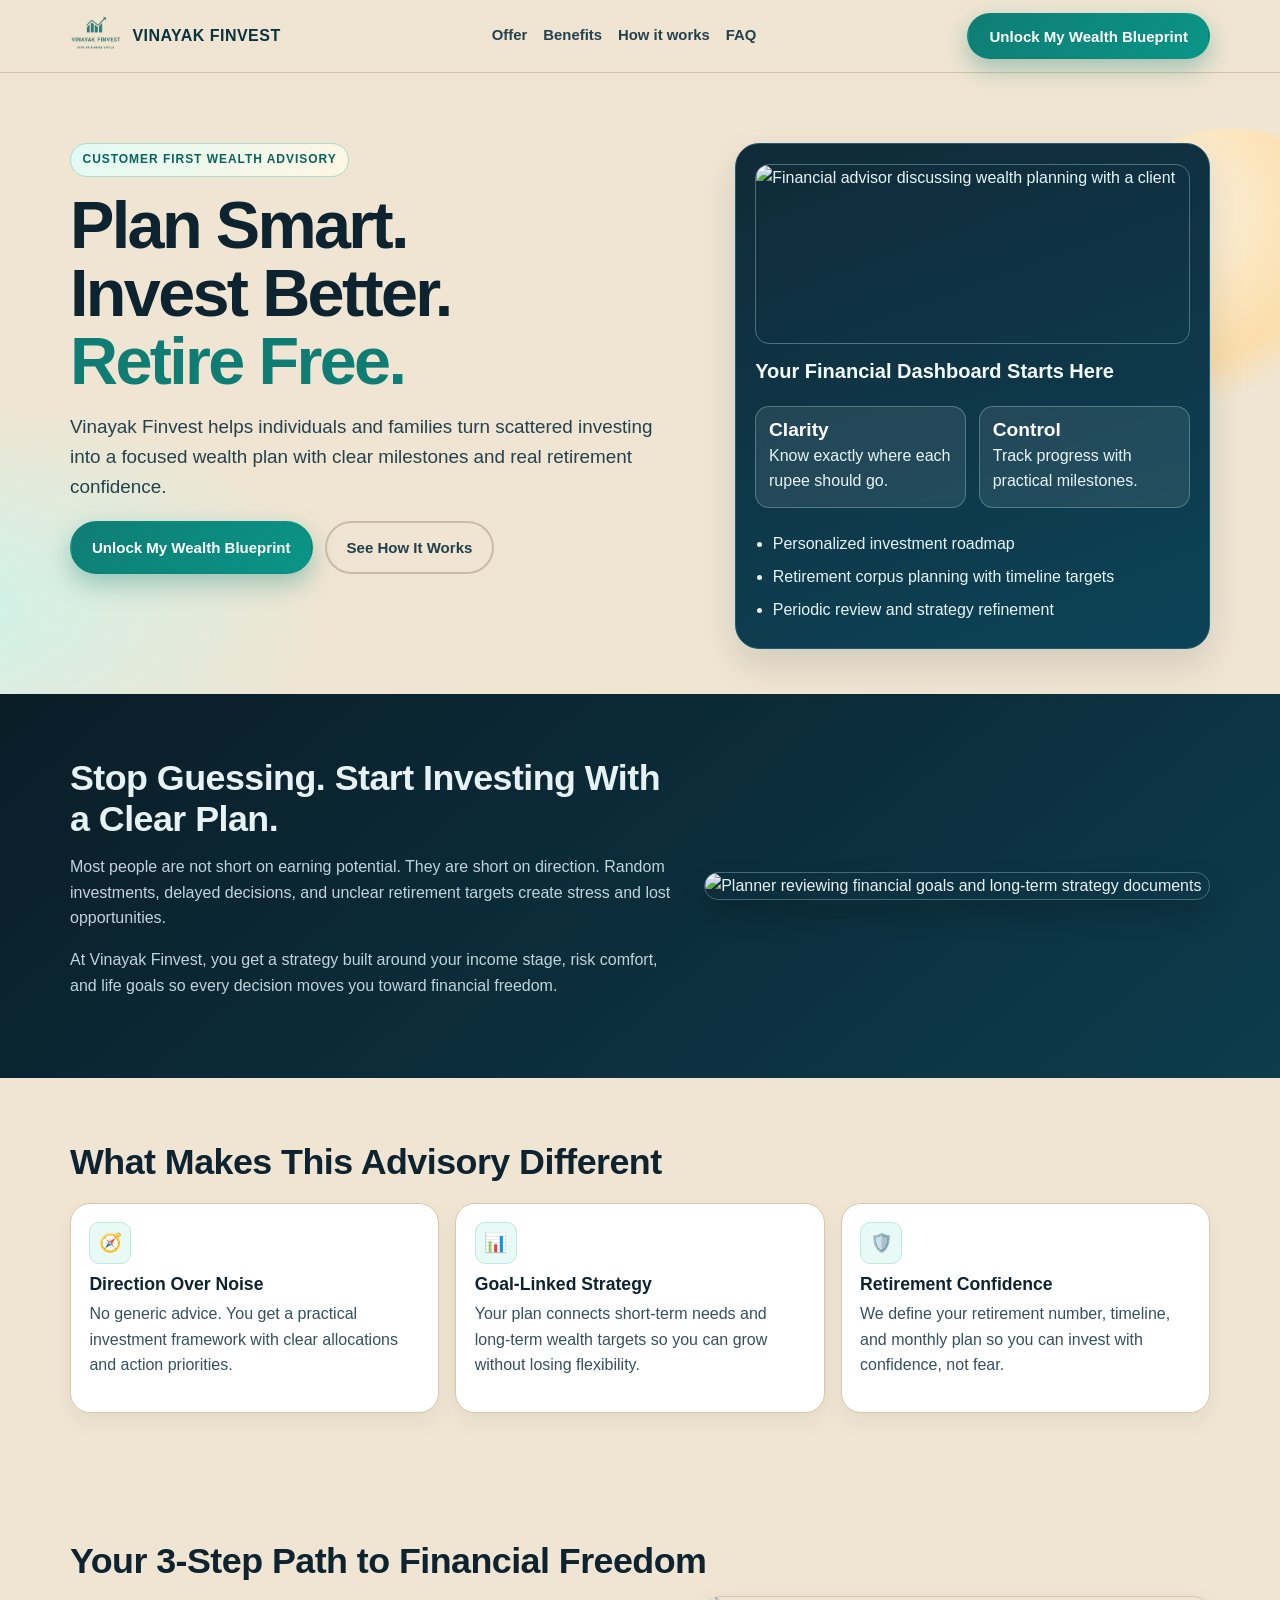
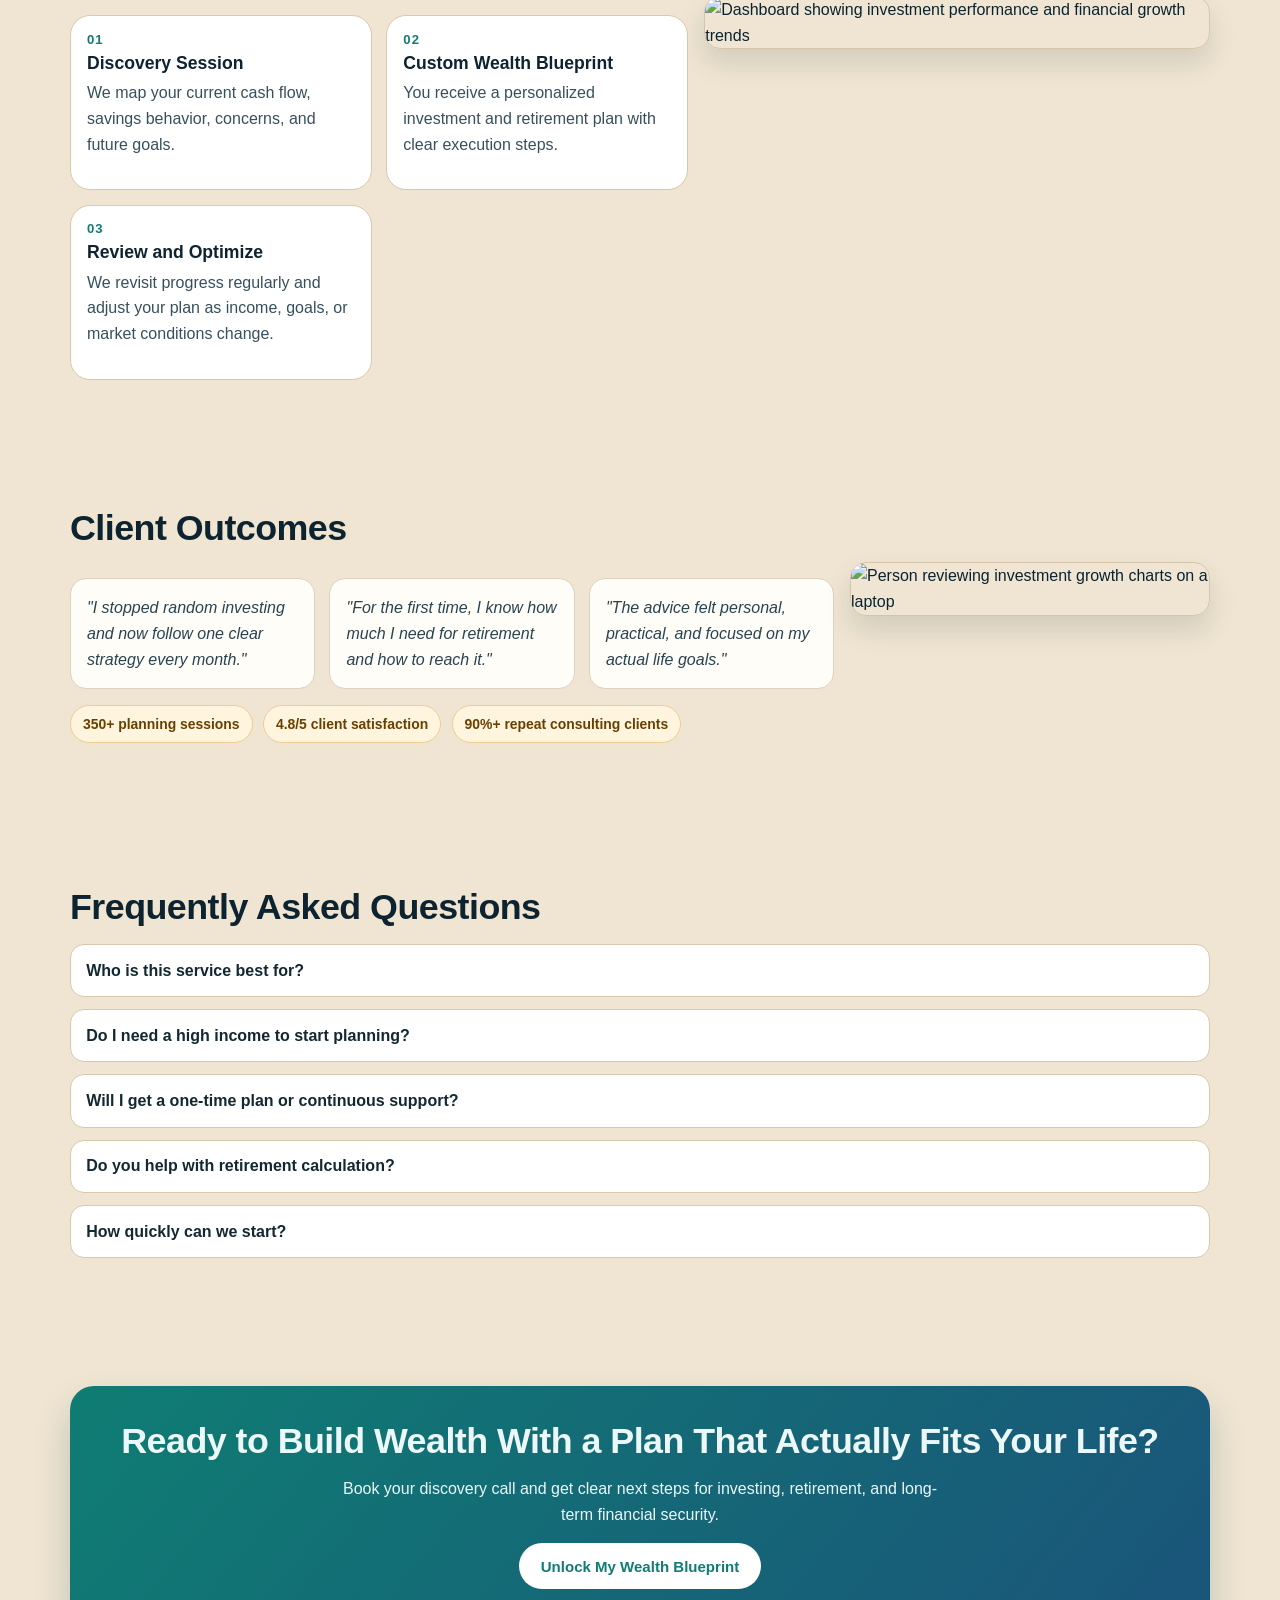
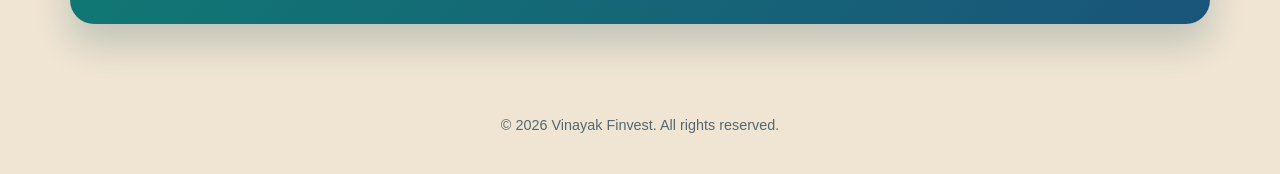
==== commit 3dd344fd: "commit for logo changes" ====
--- a/index.html
+++ b/index.html
@@ -110,16 +110,28 @@
     }
 
     .brand-badge {
-      width: 36px;
-      height: 36px;
-      border-radius: 10px;
-      background: linear-gradient(145deg, var(--brand), #18a394);
-      color: #fff;
-      display: inline-flex;
-      align-items: center;
-      justify-content: center;
-      font-weight: 900;
-      box-shadow: 0 8px 16px rgba(15, 125, 115, 0.35);
+      width: 52px;
+      height: 42px;
+      display: block;
+      flex: 0 0 auto;
+    }
+
+    .brand-name {
+      font-size: 1rem;
+      letter-spacing: 0.03em;
+      text-transform: uppercase;
+    }
+
+    .hero-logo {
+      width: min(100%, 430px);
+      margin-bottom: 1.1rem;
+    }
+
+    .hero-logo img,
+    .brand-badge img {
+      display: block;
+      width: 100%;
+      height: auto;
     }
 
     .top-nav {
@@ -818,6 +830,10 @@
         display: none;
       }
 
+      .hero-logo {
+        width: min(100%, 360px);
+      }
+
       .hero-actions .btn {
         flex: 1 1 220px;
       }
@@ -873,8 +889,10 @@
   <header class="topbar">
     <div class="container topbar-inner">
       <a href="#top" class="brand" aria-label="Vinayak Finvest Home">
-        <span class="brand-badge">VF</span>
-        Vinayak Finvest
+        <span class="brand-badge" aria-hidden="true">
+          <img src="assets/logo.png" alt="" />
+        </span>
+        <span class="brand-name">Vinayak Finvest</span>
       </a>
       <nav class="top-nav" aria-label="Main Navigation">
         <a href="#offer">Offer</a>
@@ -890,6 +908,9 @@
     <section class="hero">
       <div class="container hero-grid">
         <div>
+          <!-- <div class="hero-logo" aria-label="Vinayak Finvest logo">
+            <img src="assets/logo-removebg-preview.png" alt="Vinayak Finvest logo" />
+          </div> -->
           <span class="tag">Customer First Wealth Advisory</span>
           <h1>Plan Smart. Invest Better. <span class="headline-accent">Retire Free.</span></h1>
           <p class="lead">Vinayak Finvest helps individuals and families turn scattered investing into a focused wealth plan with clear milestones and real retirement confidence.</p>
@@ -1071,7 +1092,7 @@
           <p>Complete this form and Vinayak Finvest will contact you with the next steps for your personalized discovery call.</p>
         </div>
 
-        <form class="contact-form" action="https://formsubmit.co/sourabhs658@gmail.com" method="POST">
+        <form class="contact-form" action="https://formsubmit.co/8a6b21f3a637cd6ecda96e3eb9ede1bb" method="POST">
           <input type="hidden" name="_subject" value="New Discovery Call Lead - Vinayak Finvest" />
           <input type="hidden" name="_template" value="table" />
           <input class="hidden-field" type="text" name="_honey" tabindex="-1" autocomplete="off" aria-hidden="true" />
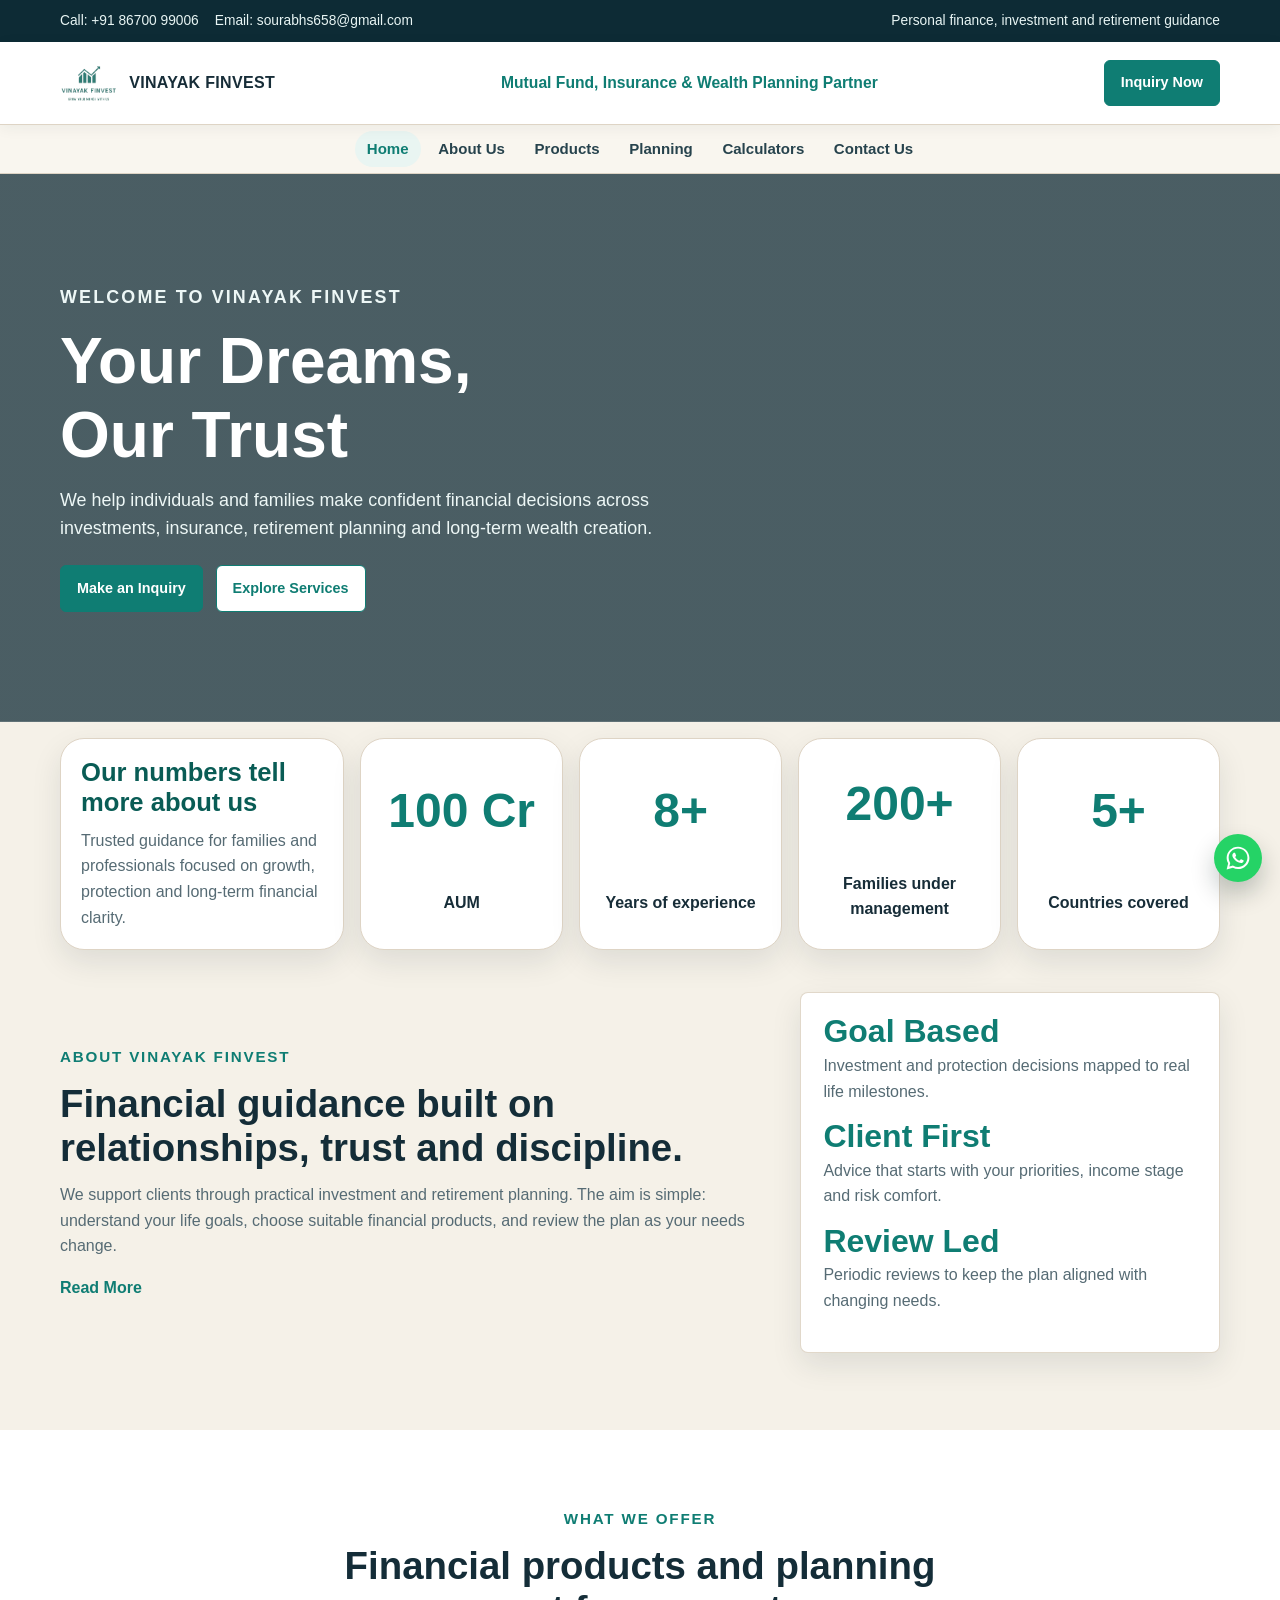
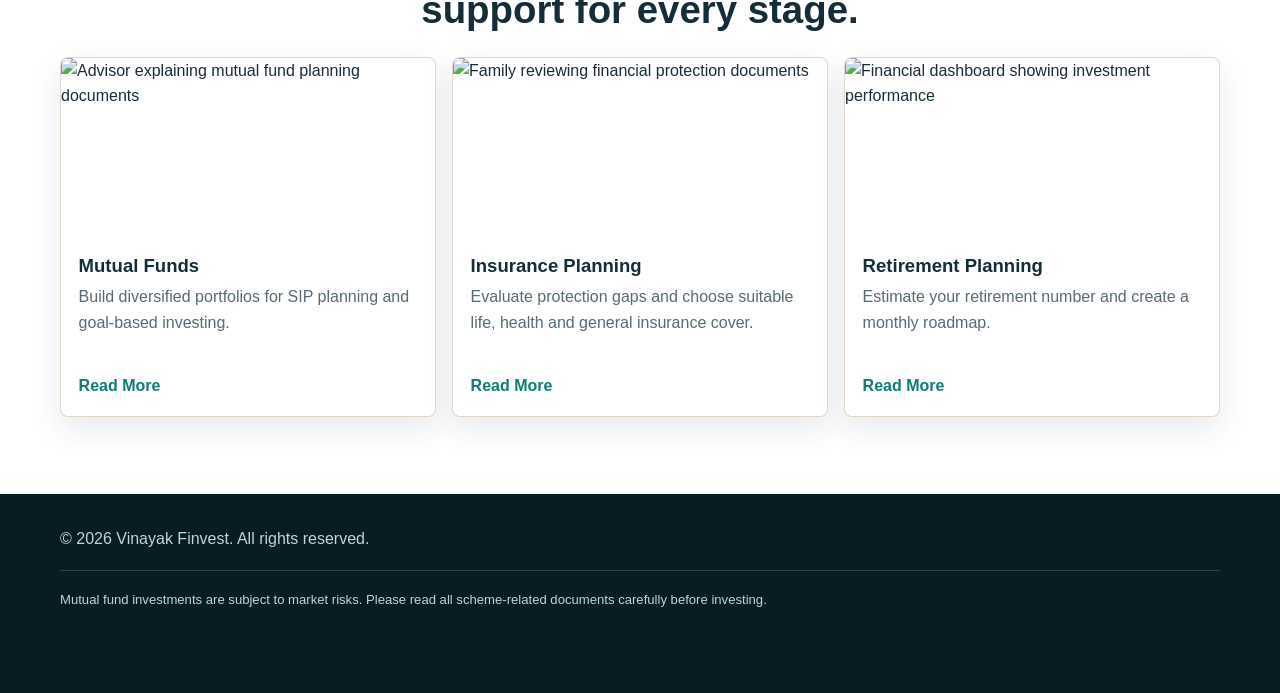
==== commit daf62ef4: "changing ui for the website" ====
--- a/index.html
+++ b/index.html
@@ -3,1340 +3,143 @@
 <head>
   <meta charset="UTF-8" />
   <meta name="viewport" content="width=device-width, initial-scale=1.0" />
-  <title>Vinayak Finvest | Wealth Strategy & Retirement Planning</title>
-  <meta name="description" content="Vinayak Finvest helps individuals and families create practical investment and retirement strategies for long-term financial freedom." />
-  <meta name="robots" content="index, follow" />
-  <meta name="theme-color" content="#0f7d73" />
-  <meta property="og:type" content="website" />
-  <meta property="og:title" content="Vinayak Finvest | Wealth Strategy & Retirement Planning" />
-  <meta property="og:description" content="Plan smart, invest better, and retire free with a clear wealth and retirement strategy." />
-  <meta property="og:site_name" content="Vinayak Finvest" />
-  <meta name="twitter:card" content="summary_large_image" />
-  <meta name="twitter:title" content="Vinayak Finvest | Wealth Strategy & Retirement Planning" />
-  <meta name="twitter:description" content="Plan smart, invest better, and retire free with a clear wealth and retirement strategy." />
-  <style>
-    :root {
-      --bg: #efe5d2;
-      --paper: #f7f0df;
-      --card: #ffffff;
-      --ink: #0b2330;
-      --muted: #36505c;
-      --line: #d9c8ad;
-      --brand: #0f7d73;
-      --brand-dark: #095c55;
-      --max: 1140px;
-      --radius: 20px;
-      --shadow: 0 16px 36px rgba(8, 28, 36, 0.12);
-    }
-
-    * {
-      box-sizing: border-box;
-    }
-
-    html {
-      scroll-behavior: smooth;
-    }
-
-    body {
-      margin: 0;
-      font-family: "Manrope", "Segoe UI", sans-serif;
-      color: var(--ink);
-      background:
-        radial-gradient(980px 520px at 100% -12%, #ffe7be 0%, transparent 58%),
-        radial-gradient(760px 390px at -6% 18%, #ccf3eb 0%, transparent 54%),
-        var(--bg);
-      line-height: 1.6;
-      text-rendering: optimizeLegibility;
-      -webkit-font-smoothing: antialiased;
-      overflow-x: hidden;
-      overflow-y: scroll;
-    }
-
-    body.is-locked {
-      overflow: hidden;
-    }
-
-    .skip-link {
-      position: absolute;
-      left: 0.75rem;
-      top: -120px;
-      background: #0d2430;
-      color: #fff;
-      padding: 0.55rem 0.8rem;
-      border-radius: 10px;
-      text-decoration: none;
-      z-index: 200;
-      transition: top 0.15s ease;
-    }
-
-    .skip-link:focus {
-      top: 0.75rem;
-    }
-
-    .container {
-      width: min(100% - 2rem, var(--max));
-      margin-inline: auto;
-    }
-
-    .section {
-      padding: clamp(2.8rem, 5vw, 4.8rem) 0;
-    }
-
-    .topbar {
-      position: sticky;
-      top: 0;
-      z-index: 20;
-      backdrop-filter: blur(8px);
-      background: rgba(239, 229, 210, 0.9);
-      border-bottom: 1px solid rgba(206, 186, 159, 0.8);
-    }
-
-    .topbar-inner {
-      min-height: 72px;
-      display: flex;
-      align-items: center;
-      justify-content: space-between;
-      gap: 1rem;
-    }
-
-    .brand {
-      display: flex;
-      align-items: center;
-      gap: 0.65rem;
-      font-weight: 800;
-      letter-spacing: 0.02em;
-      color: #08333f;
-      text-decoration: none;
-    }
-
-    .brand-badge {
-      width: 52px;
-      height: 42px;
-      display: block;
-      flex: 0 0 auto;
-    }
-
-    .brand-name {
-      font-size: 1rem;
-      letter-spacing: 0.03em;
-      text-transform: uppercase;
-    }
-
-    .hero-logo {
-      width: min(100%, 430px);
-      margin-bottom: 1.1rem;
-    }
-
-    .hero-logo img,
-    .brand-badge img {
-      display: block;
-      width: 100%;
-      height: auto;
-    }
-
-    .top-nav {
-      display: flex;
-      gap: 1rem;
-      align-items: center;
-      flex-wrap: wrap;
-    }
-
-    .top-nav a {
-      color: #24414d;
-      text-decoration: none;
-      font-weight: 700;
-      font-size: 0.93rem;
-    }
-
-    .top-nav a:hover {
-      color: var(--brand);
-    }
-
-    a:focus-visible,
-    button:focus-visible,
-    input:focus-visible,
-    select:focus-visible,
-    textarea:focus-visible,
-    summary:focus-visible {
-      outline: 3px solid #93ddd2;
-      outline-offset: 2px;
-    }
-
-    .btn {
-      display: inline-flex;
-      align-items: center;
-      justify-content: center;
-      min-height: 46px;
-      border-radius: 999px;
-      border: 2px solid transparent;
-      padding: 0.76rem 1.25rem;
-      font-size: 0.94rem;
-      font-weight: 800;
-      text-decoration: none;
-      transition: 0.2s ease;
-      cursor: pointer;
-    }
-
-    .btn-primary {
-      background: linear-gradient(135deg, var(--brand), #0a9588);
-      color: #fff;
-      box-shadow: 0 10px 24px rgba(15, 125, 115, 0.34);
-    }
-
-    .btn-primary:hover {
-      background: var(--brand-dark);
-      transform: translateY(-1px);
-    }
-
-    .btn-secondary {
-      background: transparent;
-      border-color: #cabba4;
-      color: #223f4b;
-    }
-
-    .btn-secondary:hover {
-      border-color: var(--brand);
-      color: var(--brand);
-    }
-
-    .hero {
-      padding: clamp(2.6rem, 6vw, 4.4rem) 0 2.8rem;
-      position: relative;
-    }
-
-    .hero::after {
-      content: "";
-      position: absolute;
-      right: -90px;
-      top: 55px;
-      width: 280px;
-      height: 280px;
-      border-radius: 50%;
-      background: radial-gradient(circle at 30% 30%, #fff7e7 0%, #ffdca2 55%, transparent 70%);
-      opacity: 0.8;
-      z-index: -1;
-      filter: blur(1px);
-    }
-
-    .hero-grid {
-      display: grid;
-      gap: 1.4rem;
-      align-items: stretch;
-      grid-template-columns: minmax(0, 1.15fr) minmax(320px, 0.85fr);
-    }
-
-    .tag {
-      display: inline-flex;
-      align-items: center;
-      gap: 0.45rem;
-      background: linear-gradient(135deg, #e0fbf5, #fff5e2);
-      color: #0a645c;
-      border: 1px solid #acd9d0;
-      padding: 0.38rem 0.72rem;
-      border-radius: 999px;
-      font-size: 0.75rem;
-      font-weight: 800;
-      letter-spacing: 0.08em;
-      text-transform: uppercase;
-    }
-
-    h1,
-    h2,
-    h3 {
-      line-height: 1.15;
-      margin-top: 0;
-      color: #0d2430;
-    }
-
-    h1 {
-      margin: 0.95rem 0 1rem;
-      font-size: clamp(2.15rem, 5.2vw, 4.5rem);
-      letter-spacing: -0.04em;
-      line-height: 1.02;
-      max-width: 12ch;
-      text-wrap: balance;
-    }
-
-    .headline-accent {
-      color: #0f7d73;
-    }
-
-    h2 {
-      font-size: clamp(1.45rem, 2.8vw, 2.3rem);
-      letter-spacing: -0.015em;
-      margin-bottom: 0.85rem;
-    }
-
-    h3 {
-      font-size: 1.1rem;
-      margin-bottom: 0.45rem;
-    }
-
-    p {
-      margin: 0 0 1rem;
-      color: var(--muted);
-      max-width: 68ch;
-    }
-
-    .lead {
-      font-size: clamp(1rem, 1.7vw, 1.18rem);
-      color: #25414d;
-      max-width: 56ch;
-    }
-
-    .hero-actions {
-      display: flex;
-      flex-wrap: wrap;
-      gap: 0.75rem;
-      margin-top: 1.2rem;
-    }
-
-    .hero-panel {
-      background: linear-gradient(160deg, #102a38, #0c4357);
-      border: 1px solid #205b71;
-      border-radius: 24px;
-      padding: 1.2rem;
-      box-shadow: var(--shadow);
-      display: flex;
-      flex-direction: column;
-      justify-content: space-between;
-      gap: 1rem;
-      color: #e6f5f8;
-    }
-
-    .hero-image {
-      width: 100%;
-      height: 180px;
-      object-fit: cover;
-      border-radius: 14px;
-      border: 1px solid rgba(198, 238, 230, 0.34);
-    }
-
-    .hero-panel h3 {
-      color: #f5fcff;
-      font-size: 1.25rem;
-    }
-
-    .mini-grid {
-      display: grid;
-      grid-template-columns: repeat(2, minmax(0, 1fr));
-      gap: 0.8rem;
-    }
-
-    .mini-stat {
-      border: 1px solid rgba(198, 238, 230, 0.3);
-      border-radius: 14px;
-      padding: 0.8rem;
-      background: rgba(255, 255, 255, 0.09);
-      backdrop-filter: blur(3px);
-    }
-
-    .mini-stat strong {
-      display: block;
-      font-size: 1.2rem;
-      line-height: 1;
-      margin-bottom: 0.25rem;
-      color: #ffffff;
-    }
-
-    .panel-list {
-      margin: 0;
-      padding-left: 1.1rem;
-      color: #e6f5f8;
-    }
-
-    .panel-list li {
-      margin: 0.45rem 0;
-    }
-
-    .soft-section {
-      background: linear-gradient(140deg, #0a1d27, #0d3c4d);
-      color: #e7f2f5;
-    }
-
-    .soft-section h2,
-    .soft-section p,
-    .soft-section li {
-      color: #e7f2f5;
-    }
-
-    .soft-section .muted {
-      color: #c0d4dc;
-    }
-
-    .offer-layout {
-      display: grid;
-      grid-template-columns: minmax(0, 1.1fr) minmax(260px, 0.9fr);
-      gap: 1rem;
-      align-items: center;
-    }
-
-    .offer-image {
-      width: 100%;
-      border-radius: 16px;
-      border: 1px solid rgba(173, 212, 224, 0.35);
-      object-fit: cover;
-      max-height: 310px;
-      box-shadow: 0 14px 28px rgba(0, 0, 0, 0.18);
-    }
-
-    .grid-3 {
-      display: grid;
-      gap: 1rem;
-      grid-template-columns: repeat(auto-fit, minmax(220px, 1fr));
-      margin-top: 1.2rem;
-    }
-
-    .card {
-      background: var(--card);
-      border: 1px solid var(--line);
-      border-radius: var(--radius);
-      padding: 1.15rem;
-      box-shadow: 0 10px 20px rgba(14, 34, 44, 0.05);
-      transition: transform 0.2s ease, box-shadow 0.2s ease, border-color 0.2s ease;
-    }
-
-    .card:hover {
-      transform: translateY(-4px);
-      border-color: #c8b292;
-      box-shadow: 0 16px 30px rgba(14, 34, 44, 0.12);
-    }
-
-    .icon {
-      display: inline-flex;
-      align-items: center;
-      justify-content: center;
-      width: 42px;
-      height: 42px;
-      border-radius: 10px;
-      background: #e8faf6;
-      border: 1px solid #bfe8de;
-      margin-bottom: 0.6rem;
-      font-size: 1.15rem;
-    }
-
-    .process {
-      list-style: none;
-      margin: 1.2rem 0 0;
-      padding: 0;
-      display: grid;
-      gap: 0.9rem;
-      grid-template-columns: repeat(auto-fit, minmax(240px, 1fr));
-      counter-reset: step;
-    }
-
-    .process li {
-      position: relative;
-      background: var(--card);
-      border: 1px solid var(--line);
-      border-radius: var(--radius);
-      padding: 2.3rem 1rem 1rem;
-    }
-
-    .process li::before {
-      counter-increment: step;
-      content: "0" counter(step);
-      position: absolute;
-      top: 0.8rem;
-      left: 1rem;
-      font-size: 0.82rem;
-      font-weight: 900;
-      letter-spacing: 0.08em;
-      color: var(--brand);
-    }
-
-    .process-layout {
-      display: grid;
-      grid-template-columns: minmax(0, 1.1fr) minmax(260px, 0.9fr);
-      gap: 1rem;
-      align-items: start;
-    }
-
-    .process-image {
-      width: 100%;
-      border-radius: 16px;
-      border: 1px solid #d7c5a9;
-      object-fit: cover;
-      max-height: 360px;
-      box-shadow: 0 14px 28px rgba(8, 28, 36, 0.12);
-    }
-
-    .testimonials {
-      display: grid;
-      gap: 0.9rem;
-      margin-top: 1rem;
-      grid-template-columns: repeat(auto-fit, minmax(220px, 1fr));
-    }
-
-    .story-grid {
-      display: grid;
-      grid-template-columns: minmax(0, 1fr) minmax(260px, 360px);
-      gap: 1rem;
-      align-items: start;
-    }
-
-    .story-image {
-      width: 100%;
-      border-radius: 16px;
-      border: 1px solid #d7c5a9;
-      box-shadow: 0 14px 28px rgba(8, 28, 36, 0.12);
-      object-fit: cover;
-      max-height: 320px;
-    }
-
-    blockquote {
-      margin: 0;
-      background: #fffdf8;
-      border: 1px solid #ded1be;
-      border-radius: 16px;
-      padding: 1rem;
-      color: #2a434e;
-      font-style: italic;
-    }
-
-    .metrics {
-      margin-top: 1rem;
-      display: flex;
-      flex-wrap: wrap;
-      gap: 0.65rem;
-      padding: 0;
-      list-style: none;
-    }
-
-    .metrics li {
-      padding: 0.42rem 0.75rem;
-      border-radius: 999px;
-      font-size: 0.87rem;
-      font-weight: 700;
-      background: #fff4de;
-      border: 1px solid #efcd95;
-      color: #684002;
-    }
-
-    .faq {
-      margin-top: 1rem;
-      display: grid;
-      gap: 0.75rem;
-    }
-
-    details {
-      background: var(--card);
-      border: 1px solid var(--line);
-      border-radius: 14px;
-      padding: 0.8rem 0.95rem;
-    }
-
-    summary {
-      list-style: none;
-      cursor: pointer;
-      font-weight: 800;
-      color: #132830;
-    }
-
-    summary::-webkit-details-marker {
-      display: none;
-    }
-
-    .cta-strip {
-      border-radius: 24px;
-      padding: clamp(1.4rem, 3.1vw, 2.2rem);
-      background: linear-gradient(130deg, #0f7d73, #1a547a);
-      box-shadow: 0 20px 36px rgba(12, 61, 86, 0.2);
-      text-align: center;
-    }
-
-    .cta-strip h2,
-    .cta-strip p {
-      color: #ecf7f8;
-      margin-inline: auto;
-    }
-
-    .cta-strip .btn-primary {
-      background: #ffffff;
-      color: #0f7d73;
-      box-shadow: none;
-    }
-
-    .modal-overlay {
-      position: fixed;
-      inset: 0;
-      background: rgba(5, 21, 30, 0.62);
-      display: flex;
-      align-items: center;
-      justify-content: center;
-      padding: 1rem;
-      z-index: 100;
-      opacity: 0;
-      visibility: hidden;
-      pointer-events: none;
-      transition: opacity 0.2s ease, visibility 0.2s ease;
-    }
-
-    .modal-overlay.open {
-      opacity: 1;
-      visibility: visible;
-      pointer-events: auto;
-    }
-
-    .success-overlay {
-      position: fixed;
-      inset: 0;
-      background: rgba(5, 21, 30, 0.62);
-      display: flex;
-      align-items: center;
-      justify-content: center;
-      padding: 1rem;
-      z-index: 120;
-      opacity: 0;
-      visibility: hidden;
-      pointer-events: none;
-      transition: opacity 0.2s ease, visibility 0.2s ease;
-    }
-
-    .success-overlay.open {
-      opacity: 1;
-      visibility: visible;
-      pointer-events: auto;
-    }
-
-    .success-card {
-      width: min(480px, 100%);
-      background: var(--card);
-      border: 1px solid #d7c5a9;
-      border-radius: 16px;
-      padding: 1rem;
-      box-shadow: 0 18px 40px rgba(3, 20, 29, 0.3);
-      text-align: center;
-    }
-
-    .success-title {
-      margin: 0 0 0.35rem;
-      font-size: 1.3rem;
-      color: #0d2430;
-    }
-
-    .success-text {
-      margin: 0 0 0.9rem;
-      color: #33505d;
-      font-weight: 600;
-    }
-
-    .progress-wrap {
-      width: 100%;
-      height: 12px;
-      border-radius: 999px;
-      background: #ebdfcf;
-      overflow: hidden;
-      border: 1px solid #d7c5a9;
-      margin-bottom: 0.5rem;
-    }
-
-    .progress-bar {
-      height: 100%;
-      width: 0%;
-      background: linear-gradient(90deg, #0f7d73, #13a495);
-      transition: width 0.15s linear;
-    }
-
-    .progress-label {
-      font-size: 0.85rem;
-      color: #31505c;
-      font-weight: 700;
-    }
-
-    .modal-dialog {
-      width: min(980px, 100%);
-      max-height: calc(100vh - 2rem);
-      overflow-y: scroll;
-      overflow-x: hidden;
-      scrollbar-gutter: stable both-edges;
-      background: var(--paper);
-      border: 1px solid #d7c5a9;
-      border-radius: 18px;
-      box-shadow: 0 20px 44px rgba(3, 20, 29, 0.34);
-      padding: 1rem;
-      position: relative;
-    }
-
-    .modal-close {
-      position: absolute;
-      top: 0.8rem;
-      right: 0.8rem;
-      width: 38px;
-      height: 38px;
-      border-radius: 999px;
-      border: 1px solid #ccb999;
-      background: #fff;
-      color: #0d2430;
-      font-size: 1.25rem;
-      line-height: 1;
-      cursor: pointer;
-    }
-
-    .modal-close:hover {
-      border-color: var(--brand);
-      color: var(--brand);
-    }
-
-    .modal-overlay .contact-wrap {
-      margin-top: 1rem;
-    }
-
-    .contact-wrap {
-      display: grid;
-      gap: 1rem;
-      align-items: start;
-      grid-template-columns: minmax(0, 0.9fr) minmax(0, 1.1fr);
-    }
-
-    .contact-side {
-      background: #fbf7ed;
-      border: 1px solid #dbcdb7;
-      border-radius: var(--radius);
-      padding: 1.15rem;
-    }
-
-    .contact-form {
-      background: var(--card);
-      border: 1px solid #d6c8b4;
-      border-radius: var(--radius);
-      box-shadow: var(--shadow);
-      padding: 1.1rem;
-      transition: box-shadow 0.25s ease, border-color 0.25s ease;
-    }
-
-    .contact-form.active-focus {
-      border-color: var(--brand);
-      box-shadow: 0 0 0 4px rgba(15, 125, 115, 0.14), var(--shadow);
-    }
-
-    .form-grid {
-      display: grid;
-      gap: 0.8rem;
-      grid-template-columns: repeat(2, minmax(0, 1fr));
-    }
-
-    .field {
-      display: flex;
-      flex-direction: column;
-      gap: 0.35rem;
-    }
-
-    .field.full {
-      grid-column: 1 / -1;
-    }
-
-    .field.name-large input {
-      min-height: 56px;
-      font-size: 1.05rem;
-    }
-
-    .field label {
-      font-size: 0.88rem;
-      font-weight: 700;
-      color: #173744;
-    }
-
-    .field input,
-    .field select,
-    .field textarea {
-      width: 100%;
-      border: 1px solid #cfc0a9;
-      border-radius: 10px;
-      padding: 0.68rem 0.75rem;
-      font: inherit;
-      color: #132932;
-      background: #ffffff;
-    }
-
-    .field textarea {
-      resize: vertical;
-      min-height: 118px;
-    }
-
-    .field input:focus,
-    .field select:focus,
-    .field textarea:focus {
-      outline: 2px solid #9ee3d8;
-      border-color: var(--brand);
-      outline-offset: 1px;
-    }
-
-    .hidden-field {
-      position: absolute !important;
-      left: -9999px !important;
-      opacity: 0 !important;
-      pointer-events: none !important;
-    }
-
-    .notice {
-      margin-top: 0.8rem;
-      font-size: 0.84rem;
-      color: #5a6e77;
-    }
-
-    .form-status {
-      display: none;
-      margin: 0 0 0.75rem;
-      padding: 0.62rem 0.78rem;
-      border-radius: 10px;
-      border: 1px solid transparent;
-      font-weight: 700;
-      line-height: 1.35;
-    }
-
-    .form-status.is-show {
-      display: block;
-    }
-
-    .form-status.is-success {
-      color: #0b7a57;
-      background: #e9f8ef;
-      border-color: #a7dfbe;
-    }
-
-    .form-status.is-error {
-      color: #b42318;
-      background: #fdecec;
-      border-color: #f1b2b0;
-    }
-
-    footer {
-      padding: 1.6rem 0 2.3rem;
-      text-align: center;
-      color: #556871;
-      font-size: 0.9rem;
-    }
-
-    @media (max-width: 1060px) {
-      .hero-grid,
-      .contact-wrap {
-        grid-template-columns: 1fr;
-      }
-
-      .offer-layout,
-      .process-layout,
-      .story-grid {
-        grid-template-columns: 1fr;
-      }
-    }
-
-    @media (max-width: 780px) {
-      .container {
-        width: min(100% - 1.4rem, var(--max));
-      }
-
-      .top-nav {
-        display: none;
-      }
-
-      .hero-logo {
-        width: min(100%, 360px);
-      }
-
-      .hero-actions .btn {
-        flex: 1 1 220px;
-      }
-
-      .form-grid {
-        grid-template-columns: 1fr;
-      }
-
-      .modal-dialog {
-        padding: 0.75rem;
-      }
-    }
-
-    @media (max-width: 520px) {
-      .hero-actions .btn,
-      .topbar .btn,
-      .cta-strip .btn {
-        width: 100%;
-      }
-
-      .mini-grid {
-        grid-template-columns: 1fr;
-      }
-
-      .card,
-      .process li,
-      blockquote,
-      details,
-      .contact-side,
-      .contact-form {
-        border-radius: 14px;
-      }
-
-      .modal-close {
-        top: 0.5rem;
-        right: 0.5rem;
-      }
-    }
-
-    @media (prefers-reduced-motion: reduce) {
-      html {
-        scroll-behavior: auto;
-      }
-
-      * {
-        transition: none !important;
-      }
-    }
-  </style>
+  <title>Vinayak Finvest | Wealth Planning Partner</title>
+  <meta name="description" content="Vinayak Finvest helps families and professionals plan investments, insurance, retirement and long-term wealth goals." />
+  <link rel="stylesheet" href="assets/site.css" />
 </head>
-<body id="top">
+<body>
   <a class="skip-link" href="#main-content">Skip to content</a>
-  <header class="topbar">
-    <div class="container topbar-inner">
-      <a href="#top" class="brand" aria-label="Vinayak Finvest Home">
-        <span class="brand-badge" aria-hidden="true">
-          <img src="assets/logo.png" alt="" />
-        </span>
-        <span class="brand-name">Vinayak Finvest</span>
+  <div class="top-strip">
+    <div class="container top-strip-inner">
+      <div class="contact-links">
+        <a href="tel:+918670099006">Call: +91 86700 99006</a>
+        <a href="mailto:sourabhs658@gmail.com">Email: sourabhs658@gmail.com</a>
+      </div>
+      <span>Personal finance, investment and retirement guidance</span>
+    </div>
+  </div>
+  <header class="header">
+    <div class="container header-inner">
+      <a href="index.html" class="brand" aria-label="Vinayak Finvest Home">
+        <img src="assets/logo.png" alt="Vinayak Finvest logo" />
+        <span>Vinayak Finvest</span>
       </a>
-      <nav class="top-nav" aria-label="Main Navigation">
-        <a href="#offer">Offer</a>
-        <a href="#benefits">Benefits</a>
-        <a href="#process">How it works</a>
-        <a href="#faq">FAQ</a>
-      </nav>
-      <button class="btn btn-primary schedule-btn" type="button">Unlock My Wealth Blueprint</button>
+      <div class="amfi-line">Mutual Fund, Insurance & Wealth Planning Partner</div>
+      <a class="btn btn-primary" href="contact.html">Inquiry Now</a>
     </div>
   </header>
+  <nav class="main-nav" aria-label="Main navigation">
+    <div class="container">
+      <a href="index.html" aria-current="page">Home</a>
+      <a href="about.html">About Us</a>
+      <a href="products.html">Products</a>
+      <a href="planning.html">Planning</a>
+      <a href="calculators.html">Calculators</a>
+      <a href="contact.html">Contact Us</a>
+    </div>
+  </nav>
 
   <main id="main-content">
     <section class="hero">
-      <div class="container hero-grid">
-        <div>
-          <!-- <div class="hero-logo" aria-label="Vinayak Finvest logo">
-            <img src="assets/logo-removebg-preview.png" alt="Vinayak Finvest logo" />
-          </div> -->
-          <span class="tag">Customer First Wealth Advisory</span>
-          <h1>Plan Smart. Invest Better. <span class="headline-accent">Retire Free.</span></h1>
-          <p class="lead">Vinayak Finvest helps individuals and families turn scattered investing into a focused wealth plan with clear milestones and real retirement confidence.</p>
+      <div class="container hero-inner">
+        <div class="hero-content">
+          <p class="eyebrow">Welcome To Vinayak Finvest</p>
+          <h1>Your Dreams, Our Trust</h1>
+          <p>We help individuals and families make confident financial decisions across investments, insurance, retirement planning and long-term wealth creation.</p>
           <div class="hero-actions">
-            <button class="btn btn-primary schedule-btn" type="button">Unlock My Wealth Blueprint</button>
-            <a class="btn btn-secondary" href="#process">See How It Works</a>
+            <a class="btn btn-primary" href="contact.html">Make an Inquiry</a>
+            <a class="btn btn-outline" href="products.html">Explore Services</a>
           </div>
         </div>
+      </div>
+    </section>
 
-        <aside class="hero-panel" aria-label="Value summary">
-          <img
-            class="hero-image"
-            src="https://images.unsplash.com/photo-1554224155-8d04cb21cd6c?auto=format&fit=crop&w=900&q=80"
-            alt="Financial advisor discussing wealth planning with a client"
-            loading="lazy"
-          />
-          <h3>Your Financial Dashboard Starts Here</h3>
-          <div class="mini-grid">
-            <div class="mini-stat">
-              <strong>Clarity</strong>
-              <span>Know exactly where each rupee should go.</span>
-            </div>
-            <div class="mini-stat">
-              <strong>Control</strong>
-              <span>Track progress with practical milestones.</span>
-            </div>
-          </div>
-          <ul class="panel-list">
-            <li>Personalized investment roadmap</li>
-            <li>Retirement corpus planning with timeline targets</li>
-            <li>Periodic review and strategy refinement</li>
-          </ul>
+    <section class="section metrics-section">
+      <div class="container metrics-grid">
+        <aside class="metric-highlight">
+          <h2>Our numbers tell more about us</h2>
+          <p>Trusted guidance for families and professionals focused on growth, protection and long-term financial clarity.</p>
+        </aside>
+        <article class="metric-card">
+          <span class="metric-number">100 Cr</span>
+          <p>AUM</p>
+        </article>
+        <article class="metric-card">
+          <span class="metric-number">8+</span>
+          <p>Years of experience</p>
+        </article>
+        <article class="metric-card">
+          <span class="metric-number">200+</span>
+          <p>Families under management</p>
+        </article>
+        <article class="metric-card">
+          <span class="metric-number">5+</span>
+          <p>Countries covered</p>
+        </article>
+      </div>
+    </section>
+
+    <section class="section">
+      <div class="container welcome-grid">
+        <div>
+          <p class="eyebrow dark">About Vinayak Finvest</p>
+          <h2>Financial guidance built on relationships, trust and discipline.</h2>
+          <p>We support clients through practical investment and retirement planning. The aim is simple: understand your life goals, choose suitable financial products, and review the plan as your needs change.</p>
+          <a class="read-more" href="about.html">Read More</a>
+        </div>
+        <aside class="intro-card">
+          <strong>Goal Based</strong>
+          <p>Investment and protection decisions mapped to real life milestones.</p>
+          <strong>Client First</strong>
+          <p>Advice that starts with your priorities, income stage and risk comfort.</p>
+          <strong>Review Led</strong>
+          <p>Periodic reviews to keep the plan aligned with changing needs.</p>
         </aside>
       </div>
     </section>
 
-    <section class="section soft-section" id="offer">
+    <section class="section light">
       <div class="container">
-        <div class="offer-layout">
-          <div>
-            <h2>Stop Guessing. Start Investing With a Clear Plan.</h2>
-            <p class="muted">Most people are not short on earning potential. They are short on direction. Random investments, delayed decisions, and unclear retirement targets create stress and lost opportunities.</p>
-            <p class="muted">At Vinayak Finvest, you get a strategy built around your income stage, risk comfort, and life goals so every decision moves you toward financial freedom.</p>
-          </div>
-          <img
-            class="offer-image"
-            src="https://images.unsplash.com/photo-1454165804606-c3d57bc86b40?auto=format&fit=crop&w=900&q=80"
-            alt="Planner reviewing financial goals and long-term strategy documents"
-            loading="lazy"
-          />
+        <div class="section-head center">
+          <p class="eyebrow dark">What We Offer</p>
+          <h2>Financial products and planning support for every stage.</h2>
         </div>
-      </div>
-    </section>
-
-    <section class="section" id="benefits">
-      <div class="container">
-        <h2>What Makes This Advisory Different</h2>
-        <div class="grid-3">
-          <article class="card">
-            <span class="icon" aria-hidden="true">🧭</span>
-            <h3>Direction Over Noise</h3>
-            <p>No generic advice. You get a practical investment framework with clear allocations and action priorities.</p>
+        <div class="service-grid">
+          <article class="service-card">
+            <img src="https://images.unsplash.com/photo-1554224155-8d04cb21cd6c?auto=format&fit=crop&w=700&q=80" alt="Advisor explaining mutual fund planning documents" loading="lazy" />
+            <div class="service-card-body">
+              <h3>Mutual Funds</h3>
+              <p>Build diversified portfolios for SIP planning and goal-based investing.</p>
+              <a class="read-more" href="products.html">Read More</a>
+            </div>
           </article>
-          <article class="card">
-            <span class="icon" aria-hidden="true">📊</span>
-            <h3>Goal-Linked Strategy</h3>
-            <p>Your plan connects short-term needs and long-term wealth targets so you can grow without losing flexibility.</p>
+          <article class="service-card">
+            <img src="https://images.unsplash.com/photo-1560472354-b33ff0c44a43?auto=format&fit=crop&w=700&q=80" alt="Family reviewing financial protection documents" loading="lazy" />
+            <div class="service-card-body">
+              <h3>Insurance Planning</h3>
+              <p>Evaluate protection gaps and choose suitable life, health and general insurance cover.</p>
+              <a class="read-more" href="products.html">Read More</a>
+            </div>
           </article>
-          <article class="card">
-            <span class="icon" aria-hidden="true">🛡️</span>
-            <h3>Retirement Confidence</h3>
-            <p>We define your retirement number, timeline, and monthly plan so you can invest with confidence, not fear.</p>
+          <article class="service-card">
+            <img src="https://images.unsplash.com/photo-1460925895917-afdab827c52f?auto=format&fit=crop&w=700&q=80" alt="Financial dashboard showing investment performance" loading="lazy" />
+            <div class="service-card-body">
+              <h3>Retirement Planning</h3>
+              <p>Estimate your retirement number and create a monthly roadmap.</p>
+              <a class="read-more" href="planning.html">Read More</a>
+            </div>
           </article>
-        </div>
-      </div>
-    </section>
-
-    <section class="section" id="process">
-      <div class="container">
-        <h2>Your 3-Step Path to Financial Freedom</h2>
-        <div class="process-layout">
-          <ol class="process">
-            <li>
-              <h3>Discovery Session</h3>
-              <p>We map your current cash flow, savings behavior, concerns, and future goals.</p>
-            </li>
-            <li>
-              <h3>Custom Wealth Blueprint</h3>
-              <p>You receive a personalized investment and retirement plan with clear execution steps.</p>
-            </li>
-            <li>
-              <h3>Review and Optimize</h3>
-              <p>We revisit progress regularly and adjust your plan as income, goals, or market conditions change.</p>
-            </li>
-          </ol>
-          <img
-            class="process-image"
-            src="https://images.unsplash.com/photo-1460925895917-afdab827c52f?auto=format&fit=crop&w=900&q=80"
-            alt="Dashboard showing investment performance and financial growth trends"
-            loading="lazy"
-          />
-        </div>
-      </div>
-    </section>
-
-    <section class="section" id="social-proof">
-      <div class="container">
-        <h2>Client Outcomes</h2>
-        <div class="story-grid">
-          <div class="testimonials">
-            <blockquote>"I stopped random investing and now follow one clear strategy every month."</blockquote>
-            <blockquote>"For the first time, I know how much I need for retirement and how to reach it."</blockquote>
-            <blockquote>"The advice felt personal, practical, and focused on my actual life goals."</blockquote>
-          </div>
-          <img
-            class="story-image"
-            src="https://images.unsplash.com/photo-1579621970795-87facc2f976d?auto=format&fit=crop&w=800&q=80"
-            alt="Person reviewing investment growth charts on a laptop"
-            loading="lazy"
-          />
-        </div>
-        <ul class="metrics">
-          <li>350+ planning sessions</li>
-          <li>4.8/5 client satisfaction</li>
-          <li>90%+ repeat consulting clients</li>
-        </ul>
-      </div>
-    </section>
-
-    <section class="section" id="faq">
-      <div class="container">
-        <h2>Frequently Asked Questions</h2>
-        <div class="faq">
-          <details>
-            <summary>Who is this service best for?</summary>
-            <p>Anyone who wants structured investment and retirement planning instead of random product-based advice.</p>
-          </details>
-          <details>
-            <summary>Do I need a high income to start planning?</summary>
-            <p>No. Planning starts with your current income and priorities. The strategy scales as your earnings grow.</p>
-          </details>
-          <details>
-            <summary>Will I get a one-time plan or continuous support?</summary>
-            <p>You can start with a foundational plan and continue with periodic reviews to keep your strategy aligned with life changes.</p>
-          </details>
-          <details>
-            <summary>Do you help with retirement calculation?</summary>
-            <p>Yes. We estimate your target corpus, identify gaps, and define a realistic monthly investment path.</p>
-          </details>
-          <details>
-            <summary>How quickly can we start?</summary>
-            <p>Once you submit the discovery form, we connect and schedule your first consultation based on availability.</p>
-          </details>
-        </div>
-      </div>
-    </section>
-
-    <section class="section" id="cta">
-      <div class="container">
-        <div class="cta-strip">
-          <h2>Ready to Build Wealth With a Plan That Actually Fits Your Life?</h2>
-          <p>Book your discovery call and get clear next steps for investing, retirement, and long-term financial security.</p>
-          <button class="btn btn-primary schedule-btn" type="button">Unlock My Wealth Blueprint</button>
         </div>
       </div>
     </section>
   </main>
 
-  <footer>
-    <div class="container">&copy; 2026 Vinayak Finvest. All rights reserved.</div>
+  <footer class="footer">
+    <div class="container">
+      <p>&copy; 2026 Vinayak Finvest. All rights reserved.</p>
+      <p class="risk-note">Mutual fund investments are subject to market risks. Please read all scheme-related documents carefully before investing.</p>
+    </div>
   </footer>
-
-  <div class="modal-overlay" id="contact-modal" aria-hidden="true">
-    <div class="modal-dialog" role="dialog" aria-modal="true" aria-labelledby="contact-title">
-      <button class="modal-close" type="button" id="close-modal" aria-label="Close form">&times;</button>
-      <div class="contact-wrap">
-        <div class="contact-side">
-          <h2 id="contact-title">Tell Us About Your Financial Goals</h2>
-          <p>Complete this form and Vinayak Finvest will contact you with the next steps for your personalized discovery call.</p>
-        </div>
-
-        <form class="contact-form" action="https://formsubmit.co/8a6b21f3a637cd6ecda96e3eb9ede1bb" method="POST">
-          <input type="hidden" name="_subject" value="New Discovery Call Lead - Vinayak Finvest" />
-          <input type="hidden" name="_template" value="table" />
-          <input class="hidden-field" type="text" name="_honey" tabindex="-1" autocomplete="off" aria-hidden="true" />
-          <p class="form-status" id="form-status" role="status" aria-live="polite"></p>
-          <div class="form-grid">
-            <div class="field full name-large">
-              <label for="fullName">Full Name</label>
-              <input id="fullName" name="Full Name" type="text" autocomplete="name" minlength="2" required />
-            </div>
-            <div class="field">
-              <label for="email">Email</label>
-              <input id="email" name="Email" type="email" autocomplete="email" required />
-            </div>
-            <div class="field">
-              <label for="phone">Phone Number</label>
-              <input id="phone" name="Phone Number" type="tel" autocomplete="tel" inputmode="tel" />
-            </div>
-            <div class="field full">
-              <label for="goal">Primary Focus</label>
-              <select id="goal" name="Primary Goal" required>
-                <option value="">Select</option>
-                <option>Start disciplined investing</option>
-                <option>Retirement planning roadmap</option>
-                <option>Portfolio restructuring</option>
-                <option>Long-term wealth strategy</option>
-              </select>
-            </div>
-            <div class="field full">
-              <label for="message">Current Challenge</label>
-              <textarea id="message" name="Client Message" placeholder="Tell us where you feel stuck financially." required></textarea>
-            </div>
-            <div class="field full">
-              <button class="btn btn-primary" type="submit" id="lead-submit">Submit</button>
-              <p class="notice">Your details are sent securely to the Vinayak Finvest inbox.</p>
-            </div>
-          </div>
-        </form>
-      </div>
-    </div>
-  </div>
-
-  <div class="success-overlay" id="success-modal" aria-hidden="true">
-    <div class="success-card" role="status" aria-live="polite">
-      <h3 class="success-title">Submission Received</h3>
-      <p class="success-text">You are on the way to your financial journey.</p>
-      <div class="progress-wrap" aria-hidden="true">
-        <div class="progress-bar" id="success-progress"></div>
-      </div>
-      <div class="progress-label" id="success-progress-label">0%</div>
-    </div>
-  </div>
-
-  <script>
-    (function () {
-      var FORCE_SUCCESS_PREVIEW = false;
-      var scheduleButtons = document.querySelectorAll('.schedule-btn');
-      var modal = document.getElementById('contact-modal');
-      var successModal = document.getElementById('success-modal');
-      var successProgress = document.getElementById('success-progress');
-      var successProgressLabel = document.getElementById('success-progress-label');
-      var closeButton = document.getElementById('close-modal');
-      var leadForm = modal ? modal.querySelector('.contact-form') : null;
-      var submitButton = document.getElementById('lead-submit');
-      var formStatus = document.getElementById('form-status');
-      var nameInput = document.getElementById('fullName');
-      var lastFocusedElement = null;
-      var closeTimer = null;
-      var successTimer = null;
-      var progressTimer = null;
-
-      if (!scheduleButtons.length || !modal || !closeButton || !leadForm || !nameInput) return;
-
-      function getFocusableElements() {
-        return modal.querySelectorAll('a[href], button:not([disabled]), textarea, input, select, [tabindex]:not([tabindex="-1"])');
-      }
-
-      function openModal() {
-        lastFocusedElement = document.activeElement;
-        modal.classList.add('open');
-        modal.setAttribute('aria-hidden', 'false');
-        document.body.classList.add('is-locked');
-        leadForm.classList.add('active-focus');
-        setTimeout(function () {
-          nameInput.focus();
-        }, 120);
-      }
-
-      function closeModal() {
-        if (closeTimer) {
-          clearTimeout(closeTimer);
-          closeTimer = null;
-        }
-        modal.classList.remove('open');
-        modal.setAttribute('aria-hidden', 'true');
-        document.body.classList.remove('is-locked');
-        leadForm.classList.remove('active-focus');
-        if (formStatus) {
-          formStatus.textContent = '';
-          formStatus.classList.remove('is-show', 'is-success', 'is-error');
-        }
-        if (submitButton) {
-          submitButton.disabled = false;
-          submitButton.textContent = 'Submit';
-        }
-        if (lastFocusedElement && typeof lastFocusedElement.focus === 'function') {
-          lastFocusedElement.focus();
-        }
-      }
-
-      function closeSuccessModal() {
-        if (successTimer) {
-          clearTimeout(successTimer);
-          successTimer = null;
-        }
-        if (progressTimer) {
-          clearInterval(progressTimer);
-          progressTimer = null;
-        }
-        if (successModal) {
-          successModal.classList.remove('open');
-          successModal.setAttribute('aria-hidden', 'true');
-        }
-        document.body.classList.remove('is-locked');
-        if (successProgress) successProgress.style.width = '0%';
-        if (successProgressLabel) successProgressLabel.textContent = '0%';
-      }
-
-      function openSuccessModal() {
-        var progress = 0;
-        closeSuccessModal();
-        if (!successModal) return;
-        successModal.classList.add('open');
-        successModal.setAttribute('aria-hidden', 'false');
-        document.body.classList.add('is-locked');
-        if (successProgress) successProgress.style.width = '0%';
-        if (successProgressLabel) successProgressLabel.textContent = '0%';
-
-        progressTimer = setInterval(function () {
-          progress += 1;
-          if (successProgress) successProgress.style.width = progress + '%';
-          if (successProgressLabel) successProgressLabel.textContent = progress + '%';
-          if (progress >= 100) {
-            clearInterval(progressTimer);
-            progressTimer = null;
-          }
-        }, 20);
-
-        successTimer = setTimeout(function () {
-          closeSuccessModal();
-        }, 2400);
-      }
-
-      scheduleButtons.forEach(function (button) {
-        button.addEventListener('click', function (event) {
-          event.preventDefault();
-          openModal();
-        });
-      });
-
-      closeButton.addEventListener('click', closeModal);
-
-      modal.addEventListener('click', function (event) {
-        if (event.target === modal) closeModal();
-      });
-
-      document.addEventListener('keydown', function (event) {
-        if (event.key === 'Escape' && modal.classList.contains('open')) {
-          closeModal();
-        }
-
-        if (event.key === 'Tab' && modal.classList.contains('open')) {
-          var focusable = getFocusableElements();
-          if (!focusable.length) return;
-          var first = focusable[0];
-          var last = focusable[focusable.length - 1];
-
-          if (event.shiftKey && document.activeElement === first) {
-            event.preventDefault();
-            last.focus();
-          } else if (!event.shiftKey && document.activeElement === last) {
-            event.preventDefault();
-            first.focus();
-          }
-        }
-      });
-
-      leadForm.addEventListener('submit', function (event) {
-        event.preventDefault();
-
-        if (submitButton) {
-          submitButton.disabled = true;
-          submitButton.textContent = 'Submitting...';
-        }
-        if (formStatus) {
-          formStatus.textContent = 'Sending your details...';
-          formStatus.classList.add('is-show');
-          formStatus.classList.remove('is-success', 'is-error');
-        }
-
-        if (FORCE_SUCCESS_PREVIEW) {
-          if (formStatus) {
-            formStatus.textContent = 'You are on the way to your financial journey.';
-            formStatus.classList.add('is-success');
-          }
-          leadForm.reset();
-          closeModal();
-          openSuccessModal();
-          return;
-        }
-
-        fetch(leadForm.action, {
-          method: 'POST',
-          body: new FormData(leadForm),
-          mode: 'cors',
-          headers: {
-            Accept: 'application/json'
-          }
-        }).then(function (response) {
-          if (!response.ok) {
-            throw new Error('Submission failed');
-          }
-
-          if (formStatus) {
-            formStatus.textContent = 'You are on the way to your financial journey.';
-            formStatus.classList.add('is-show');
-            formStatus.classList.add('is-success');
-          }
-
-          leadForm.reset();
-          closeModal();
-          openSuccessModal();
-        }).catch(function () {
-          if (formStatus) {
-            formStatus.textContent = 'Could not submit right now. Please try again.';
-            formStatus.classList.add('is-show');
-            formStatus.classList.add('is-error');
-          }
-          if (submitButton) {
-            submitButton.disabled = false;
-            submitButton.textContent = 'Submit';
-          }
-        });
-      });
-    })();
-  </script>
+  <a class="whatsapp-float" href="https://wa.me/918670099006?text=Hello%20Vinayak%20Finvest%2C%20I%20want%20to%20know%20more%20about%20financial%20planning." target="_blank" rel="noopener" aria-label="Chat with Vinayak Finvest on WhatsApp" title="Chat on WhatsApp"><svg viewBox="0 0 32 32" aria-hidden="true"><path d="M16.04 3C8.86 3 3.03 8.7 3.03 15.72c0 2.24.6 4.42 1.74 6.35L3 29l7.11-1.82a13.25 13.25 0 0 0 5.93 1.43c7.18 0 13.01-5.7 13.01-12.72S23.22 3 16.04 3Zm0 23.36c-1.9 0-3.76-.5-5.38-1.45l-.39-.23-4.22 1.08 1.12-4.01-.26-.41a10.37 10.37 0 0 1-1.6-5.62c0-5.78 4.81-10.48 10.73-10.48s10.73 4.7 10.73 10.48-4.81 10.64-10.73 10.64Zm5.88-7.84c-.32-.16-1.9-.91-2.2-1.02-.29-.1-.5-.16-.72.16-.21.31-.83 1.02-1.02 1.22-.19.21-.38.23-.7.08-.32-.16-1.36-.49-2.59-1.55-.96-.83-1.61-1.86-1.8-2.17-.19-.31-.02-.48.14-.64.15-.14.32-.37.48-.55.16-.18.21-.31.32-.52.11-.21.05-.39-.03-.55-.08-.16-.72-1.7-.99-2.33-.26-.61-.53-.53-.72-.54h-.61c-.21 0-.55.08-.83.39-.29.31-1.1 1.05-1.1 2.56s1.13 2.98 1.29 3.18c.16.21 2.22 3.31 5.38 4.64.75.31 1.34.5 1.8.64.76.23 1.45.2 1.99.12.61-.09 1.9-.76 2.17-1.49.27-.73.27-1.36.19-1.49-.08-.13-.29-.21-.61-.36Z"/></svg></a>
 </body>
 </html>
--- a/assets/site.css
+++ b/assets/site.css
@@ -0,0 +1,1251 @@
+:root {
+  --bg: #f5f1e8;
+  --paper: #ffffff;
+  --ink: #172d38;
+  --muted: #566b74;
+  --line: #ded4c5;
+  --brand: #0f7d73;
+  --brand-dark: #095c55;
+  --max: 1160px;
+  --shadow: 0 12px 30px rgba(21, 43, 53, 0.1);
+}
+
+.calculator-hero {
+  background:
+    linear-gradient(rgba(9, 37, 48, 0.78), rgba(9, 37, 48, 0.78)),
+    url("https://images.unsplash.com/photo-1554224154-26032ffc0d07?auto=format&fit=crop&w=1600&q=80") center/cover;
+}
+
+.calculator-tabs {
+  display: flex;
+  gap: 0.6rem;
+  flex-wrap: wrap;
+  margin-bottom: 1rem;
+}
+
+.calculator-tab {
+  min-height: 42px;
+  border: 1px solid var(--line);
+  border-radius: 4px;
+  padding: 0.65rem 0.95rem;
+  background: #fff;
+  color: #27434d;
+  font: inherit;
+  font-weight: 800;
+  cursor: pointer;
+}
+
+.calculator-tab.active {
+  background: var(--brand);
+  border-color: var(--brand);
+  color: #fff;
+}
+
+.calculator-shell {
+  background: #fff;
+  border: 1px solid var(--line);
+  border-radius: 8px;
+  box-shadow: var(--shadow);
+  overflow: hidden;
+}
+
+.calculator-card {
+  display: none;
+  grid-template-columns: minmax(220px, 0.8fr) minmax(280px, 1fr) minmax(240px, 0.8fr);
+  gap: 1rem;
+  align-items: start;
+  padding: clamp(1rem, 3vw, 1.6rem);
+}
+
+.calculator-card.active {
+  display: grid;
+}
+
+.calculator-fields {
+  display: grid;
+  gap: 0.8rem;
+}
+
+.calculator-fields label {
+  display: grid;
+  gap: 0.35rem;
+  color: #193742;
+  font-weight: 800;
+  font-size: 0.9rem;
+}
+
+.calculator-fields input {
+  width: 100%;
+  border: 1px solid #cfc4b5;
+  border-radius: 4px;
+  padding: 0.72rem 0.78rem;
+  font: inherit;
+}
+
+.calculator-result {
+  border-radius: 8px;
+  background: #0d2b35;
+  color: #fff;
+  padding: 1rem;
+}
+
+.calculator-result span,
+.calculator-result small {
+  display: block;
+  color: #cfe0df;
+}
+
+.calculator-result strong {
+  display: block;
+  margin: 0.35rem 0 0.55rem;
+  font-size: clamp(1.6rem, 3vw, 2.4rem);
+  line-height: 1.1;
+}
+
+.calculator-disclaimer {
+  margin-top: 1rem;
+  font-size: 0.88rem;
+}
+
+@media (max-width: 900px) {
+  .calculator-card {
+    grid-template-columns: 1fr;
+  }
+}
+
+@media (max-width: 620px) {
+  .calculator-tabs {
+    display: grid;
+    grid-template-columns: 1fr 1fr;
+  }
+}
+
+* {
+  box-sizing: border-box;
+}
+
+html {
+  scroll-behavior: smooth;
+}
+
+body {
+  margin: 0;
+  font-family: "Segoe UI", Arial, sans-serif;
+  color: var(--ink);
+  background: var(--bg);
+  line-height: 1.6;
+  -webkit-font-smoothing: antialiased;
+}
+
+a {
+  color: inherit;
+}
+
+img {
+  max-width: 100%;
+  display: block;
+}
+
+.skip-link {
+  position: absolute;
+  top: -100px;
+  left: 1rem;
+  z-index: 200;
+  padding: 0.55rem 0.8rem;
+  color: #fff;
+  background: #102a35;
+  border-radius: 6px;
+  text-decoration: none;
+}
+
+.skip-link:focus {
+  top: 1rem;
+}
+
+.container {
+  width: min(100% - 2rem, var(--max));
+  margin-inline: auto;
+}
+
+.top-strip {
+  background: #0d2b35;
+  color: #e8f5f4;
+  font-size: 0.9rem;
+}
+
+.top-strip-inner {
+  min-height: 42px;
+  display: flex;
+  align-items: center;
+  justify-content: space-between;
+  gap: 1rem;
+  flex-wrap: wrap;
+}
+
+.contact-links {
+  display: flex;
+  gap: 1rem;
+  flex-wrap: wrap;
+  align-items: center;
+}
+
+.contact-links a {
+  text-decoration: none;
+}
+
+.header {
+  background: var(--paper);
+  border-bottom: 1px solid var(--line);
+  position: sticky;
+  top: 0;
+  z-index: 20;
+  box-shadow: 0 3px 14px rgba(23, 45, 56, 0.06);
+}
+
+.header-inner {
+  min-height: 82px;
+  display: grid;
+  grid-template-columns: auto 1fr auto;
+  align-items: center;
+  gap: 1.2rem;
+}
+
+.brand {
+  display: flex;
+  align-items: center;
+  gap: 0.7rem;
+  text-decoration: none;
+  color: var(--ink);
+  font-weight: 800;
+  letter-spacing: 0.02em;
+  text-transform: uppercase;
+}
+
+.brand img {
+  width: 58px;
+  height: auto;
+}
+
+.amfi-line {
+  text-align: center;
+  color: var(--brand);
+  font-weight: 800;
+  font-size: 0.98rem;
+}
+
+.btn {
+  display: inline-flex;
+  align-items: center;
+  justify-content: center;
+  min-height: 42px;
+  padding: 0.68rem 1rem;
+  border-radius: 4px;
+  border: 1px solid transparent;
+  background: transparent;
+  color: var(--ink);
+  font-weight: 800;
+  font-size: 0.9rem;
+  text-decoration: none;
+  cursor: pointer;
+}
+
+.btn-primary {
+  color: #fff;
+  background: var(--brand);
+  border-color: var(--brand);
+}
+
+.btn-primary:hover {
+  background: var(--brand-dark);
+}
+
+.btn-outline {
+  color: var(--brand);
+  border-color: var(--brand);
+  background: #fff;
+}
+
+.main-nav {
+  background: #f9f6ef;
+  border-bottom: 1px solid var(--line);
+}
+
+.main-nav .container {
+  display: flex;
+  align-items: center;
+  justify-content: center;
+  gap: clamp(0.8rem, 3vw, 2rem);
+  min-height: 48px;
+  flex-wrap: wrap;
+}
+
+.main-nav a {
+  text-decoration: none;
+  color: #27434d;
+  font-weight: 700;
+  font-size: 0.94rem;
+}
+
+.main-nav a[aria-current="page"] {
+  color: var(--brand);
+}
+
+.hero {
+  background:
+    linear-gradient(rgba(9, 37, 48, 0.72), rgba(9, 37, 48, 0.72)),
+    url("https://images.unsplash.com/photo-1454165804606-c3d57bc86b40?auto=format&fit=crop&w=1600&q=80") center/cover;
+  color: #fff;
+}
+
+.hero-inner {
+  min-height: 520px;
+  display: grid;
+  align-items: center;
+  padding: clamp(4rem, 8vw, 7rem) 0;
+}
+
+.hero-content {
+  max-width: 720px;
+}
+
+.page-hero {
+  background: #0d2b35;
+  color: #fff;
+  padding: clamp(3.2rem, 7vw, 5.4rem) 0;
+  background-size: cover;
+  background-position: center;
+  background-repeat: no-repeat;
+}
+
+.page-hero.about-hero {
+  background:
+    linear-gradient(rgba(13, 43, 53, 0.82), rgba(13, 43, 53, 0.82)),
+    url("https://images.unsplash.com/photo-1504384308090-c894fdcc538d?auto=format&fit=crop&w=1600&q=80") center/cover;
+}
+
+.page-hero.planning-hero {
+  background:
+    linear-gradient(rgba(13, 43, 53, 0.82), rgba(13, 43, 53, 0.82)),
+    url("https://images.unsplash.com/photo-1496317899792-9d7dbcd928a1?auto=format&fit=crop&w=1600&q=80") center/cover;
+}
+
+.page-hero.products-hero {
+  background:
+    linear-gradient(rgba(13, 43, 53, 0.82), rgba(13, 43, 53, 0.82)),
+    url("https://images.unsplash.com/photo-1483721310020-03333e577078?auto=format&fit=crop&w=1600&q=80") center/cover;
+}
+
+.inquiry-hero {
+  background:
+    linear-gradient(rgba(9, 37, 48, 0.78), rgba(9, 37, 48, 0.78)),
+    url("https://images.unsplash.com/photo-1551836022-d5d88e9218df?auto=format&fit=crop&w=1600&q=80") center/cover;
+}
+
+.page-hero-grid {
+  display: grid;
+  grid-template-columns: minmax(0, 1fr) minmax(280px, 380px);
+  gap: 2rem;
+  align-items: center;
+}
+
+.hero-callout {
+  background: rgba(255, 255, 255, 0.12);
+  border: 1px solid rgba(255, 255, 255, 0.24);
+  border-radius: 8px;
+  padding: 1.2rem;
+  color: #fff;
+  backdrop-filter: blur(4px);
+}
+
+.hero-callout strong {
+  display: block;
+  margin-bottom: 0.35rem;
+  color: #ffe2a4;
+  font-size: 1.1rem;
+}
+
+.hero-callout span {
+  color: #edf7f6;
+}
+
+.page-hero.calculator-hero {
+  background:
+    linear-gradient(rgba(9, 37, 48, 0.78), rgba(9, 37, 48, 0.78)),
+    url("https://images.unsplash.com/photo-1554224154-26032ffc0d07?auto=format&fit=crop&w=1600&q=80") center/cover;
+}
+
+.eyebrow {
+  margin: 0 0 0.8rem;
+  color: #ffe2a4;
+  font-size: 0.95rem;
+  font-weight: 800;
+  letter-spacing: 0.12em;
+  text-transform: uppercase;
+}
+
+.eyebrow.dark {
+  color: var(--brand);
+}
+
+h1,
+h2,
+h3 {
+  margin-top: 0;
+  line-height: 1.16;
+  color: inherit;
+}
+
+h1 {
+  margin-bottom: 0.8rem;
+  font-size: clamp(2.2rem, 5vw, 4.4rem);
+  max-width: 13ch;
+}
+
+h2 {
+  font-size: clamp(1.7rem, 3vw, 2.45rem);
+  color: #142d38;
+  margin-bottom: 0.7rem;
+}
+
+h3 {
+  font-size: 1.16rem;
+  margin-bottom: 0.45rem;
+}
+
+p {
+  margin: 0 0 1rem;
+  color: var(--muted);
+}
+
+.hero p,
+.page-hero p {
+  color: #edf7f6;
+  font-size: 1.12rem;
+  max-width: 60ch;
+}
+
+.hero-actions {
+  display: flex;
+  gap: 0.8rem;
+  flex-wrap: wrap;
+  margin-top: 1.4rem;
+}
+
+.section {
+  padding: clamp(3rem, 6vw, 5rem) 0;
+}
+
+.light,
+.contact-section,
+.inquiry-steps {
+  background: #fff;
+}
+
+.section-head {
+  max-width: 720px;
+  margin-bottom: 1.5rem;
+}
+
+.section-head.center {
+  margin-inline: auto;
+  text-align: center;
+}
+
+.welcome-grid,
+.contact-grid {
+  display: grid;
+  grid-template-columns: minmax(0, 1fr) minmax(280px, 420px);
+  gap: 2rem;
+  align-items: center;
+}
+
+.intro-card,
+.service-card,
+.contact-panel,
+.contact-form {
+  background: var(--paper);
+  border: 1px solid var(--line);
+  box-shadow: var(--shadow);
+  border-radius: 8px;
+}
+
+.intro-card {
+  padding: 1.4rem;
+}
+
+.intro-card strong {
+  display: block;
+  color: var(--brand);
+  font-size: 2rem;
+  line-height: 1;
+  margin-bottom: 0.35rem;
+}
+
+.service-grid {
+  display: grid;
+  grid-template-columns: repeat(3, minmax(0, 1fr));
+  gap: 1rem;
+}
+
+.service-card {
+  overflow: hidden;
+}
+
+.service-card img {
+  width: 100%;
+  height: 180px;
+  object-fit: cover;
+}
+
+.service-card-body {
+  padding: 1.1rem;
+}
+
+.service-card h3 {
+  color: #142d38;
+}
+
+.read-more {
+  color: var(--brand);
+  font-weight: 800;
+  text-decoration: none;
+}
+
+.cta-banner {
+  display: flex;
+  align-items: center;
+  justify-content: space-between;
+  gap: 1rem;
+  padding: 1.5rem 1.5rem;
+  background: linear-gradient(135deg, rgba(15, 125, 115, 0.1), rgba(255, 255, 255, 0.85));
+  border: 1px solid rgba(15, 125, 115, 0.18);
+  border-radius: 12px;
+  box-shadow: var(--shadow);
+}
+
+.cta-banner h2 {
+  margin: 0;
+  font-size: clamp(1.5rem, 2.5vw, 2rem);
+  color: #142d38;
+}
+
+.metrics-grid {
+  display: grid;
+  grid-template-columns: minmax(260px, 1.4fr) repeat(4, minmax(140px, 1fr));
+  gap: 1rem;
+  align-items: stretch;
+}
+
+.metric-highlight,
+.metric-card {
+  background: var(--paper);
+  border: 1px solid var(--line);
+  box-shadow: var(--shadow);
+  border-radius: 1.5rem;
+  padding: 1.2rem 1.25rem;
+}
+
+.metric-highlight h2 {
+  margin: 0 0 0.65rem;
+  font-size: clamp(1.4rem, 2vw, 1.75rem);
+  color: var(--brand-dark);
+}
+
+.metric-highlight p {
+  margin: 0;
+  color: var(--muted);
+  line-height: 1.6;
+}
+
+.metric-card {
+  display: grid;
+  place-items: center;
+  text-align: center;
+  min-height: 145px;
+}
+
+.metric-number {
+  display: block;
+  font-size: clamp(2.2rem, 4vw, 3rem);
+  font-weight: 900;
+  color: var(--brand);
+  margin-bottom: 0.65rem;
+}
+
+.metric-card p {
+  margin: 0;
+  color: var(--ink);
+  font-weight: 700;
+}
+
+.metrics-section {
+  padding-top: 1rem;
+  padding-bottom: 1rem;
+}
+
+.metrics-section + .section {
+  padding-top: 1.6rem;
+}
+
+.soft-band {
+  background: #0d2b35;
+  color: #eaf7f5;
+}
+
+.soft-band h2,
+.soft-band h3 {
+  color: #fff;
+}
+
+.soft-band p,
+.soft-band li {
+  color: #cfe0df;
+}
+
+.steps {
+  display: grid;
+  grid-template-columns: repeat(3, minmax(0, 1fr));
+  gap: 1rem;
+  margin: 1.2rem 0 0;
+  padding: 0;
+  list-style: none;
+}
+
+.steps li {
+  padding: 1rem;
+  border: 1px solid rgba(255, 255, 255, 0.16);
+  border-radius: 8px;
+  background: rgba(255, 255, 255, 0.08);
+}
+
+.steps-row {
+  display: grid;
+  grid-template-columns: repeat(3, minmax(0, 1fr));
+  gap: 1px;
+  background: var(--line);
+}
+
+.steps-row div {
+  min-height: 92px;
+  display: flex;
+  align-items: center;
+  gap: 0.8rem;
+  padding: 1rem;
+  background: #fff;
+}
+
+.steps-row strong {
+  width: 38px;
+  height: 38px;
+  display: inline-flex;
+  align-items: center;
+  justify-content: center;
+  flex: 0 0 auto;
+  border-radius: 50%;
+  background: var(--brand);
+  color: #fff;
+}
+
+.steps-row span {
+  color: #23404a;
+  font-weight: 800;
+}
+
+.contact-grid {
+  grid-template-columns: minmax(280px, 0.8fr) minmax(0, 1.2fr);
+  align-items: start;
+}
+
+.contact-panel,
+.contact-form {
+  padding: clamp(1.2rem, 2.8vw, 2rem);
+}
+
+.contact-panel-rich {
+  background: linear-gradient(180deg, #f9f6ef, #ffffff);
+}
+
+.contact-item {
+  padding: 0.85rem 0;
+  border-bottom: 1px solid var(--line);
+}
+
+.contact-item:last-child {
+  border-bottom: 0;
+  padding-bottom: 0;
+}
+
+.contact-item h3 {
+  color: var(--brand);
+}
+
+.inquiry-form {
+  border-top: 4px solid var(--brand);
+}
+
+.form-heading {
+  margin-bottom: 1.25rem;
+}
+
+.form-grid {
+  display: grid;
+  grid-template-columns: repeat(2, minmax(0, 1fr));
+  gap: 0.85rem;
+}
+
+.field {
+  display: flex;
+  flex-direction: column;
+  gap: 0.35rem;
+}
+
+.field.full {
+  grid-column: 1 / -1;
+}
+
+.field label {
+  color: #193742;
+  font-size: 0.9rem;
+  font-weight: 800;
+}
+
+.field input,
+.field select,
+.field textarea {
+  width: 100%;
+  border: 1px solid #cfc4b5;
+  border-radius: 4px;
+  padding: 0.72rem 0.78rem;
+  font: inherit;
+  color: #172d38;
+  background: #fff;
+}
+
+.field textarea {
+  min-height: 122px;
+  resize: vertical;
+}
+
+.contact-form.was-validated .field input:invalid,
+.contact-form.was-validated .field select:invalid,
+.contact-form.was-validated .field textarea:invalid {
+  border-color: #b42318;
+  background: #fff7f7;
+}
+
+.hidden-field {
+  position: absolute !important;
+  left: -9999px !important;
+  opacity: 0 !important;
+  pointer-events: none !important;
+}
+
+.form-status {
+  display: none;
+  margin: 0 0 0.85rem;
+  padding: 0.65rem 0.78rem;
+  border-radius: 4px;
+  font-weight: 700;
+}
+
+.form-status.is-show {
+  display: block;
+}
+
+.form-status.is-error {
+  color: #b42318;
+  background: #fdecec;
+  border: 1px solid #f1b2b0;
+}
+
+.notice {
+  margin-top: 0.75rem;
+  font-size: 0.84rem;
+  color: #657982;
+}
+
+.form-submit {
+  width: min(100%, 220px);
+}
+
+.footer {
+  background: #081c24;
+  color: #dbe7e6;
+  padding: 2rem 0;
+}
+
+.footer p {
+  color: #c5d3d2;
+}
+
+.risk-note {
+  border-top: 1px solid rgba(255, 255, 255, 0.16);
+  margin-top: 1.2rem;
+  padding-top: 1.1rem;
+  font-size: 0.82rem;
+}
+
+.whatsapp-float {
+  position: fixed;
+  right: 18px;
+  bottom: 18px;
+  z-index: 80;
+  width: 48px;
+  height: 48px;
+  display: inline-flex;
+  align-items: center;
+  justify-content: center;
+  border-radius: 50%;
+  background: #25d366;
+  color: #fff;
+  text-decoration: none;
+  box-shadow: 0 12px 24px rgba(5, 31, 24, 0.24);
+  transition: transform 0.2s ease, box-shadow 0.2s ease;
+}
+
+.whatsapp-float:hover {
+  transform: translateY(-2px);
+  box-shadow: 0 16px 30px rgba(5, 31, 24, 0.3);
+}
+
+.whatsapp-float svg {
+  width: 28px;
+  height: 28px;
+  display: block;
+  fill: currentColor;
+}
+
+@media (max-width: 900px) {
+  .header-inner {
+    grid-template-columns: 1fr;
+    text-align: center;
+    padding: 0.9rem 0;
+  }
+
+  .brand {
+    justify-content: center;
+  }
+
+  .welcome-grid,
+  .contact-grid,
+  .page-hero-grid,
+  .service-grid,
+  .steps,
+  .steps-row {
+    grid-template-columns: 1fr;
+  }
+}
+
+@media (max-width: 620px) {
+  .top-strip-inner,
+  .contact-links {
+    justify-content: center;
+    text-align: center;
+  }
+
+  .hero-inner {
+    min-height: 450px;
+  }
+
+  .hero-actions .btn,
+  .header .btn,
+  .form-submit {
+    width: 100%;
+  }
+
+  .form-grid {
+    grid-template-columns: 1fr;
+  }
+
+  .whatsapp-float {
+    right: 14px;
+    bottom: 14px;
+    width: 44px;
+    height: 44px;
+  }
+
+  .whatsapp-float svg {
+    width: 25px;
+    height: 25px;
+  }
+}
+
+body {
+  background:
+    radial-gradient(900px 360px at 100% -120px, rgba(15, 125, 115, 0.12), transparent 60%),
+    var(--bg);
+}
+
+a,
+button,
+input,
+select,
+textarea {
+  transition: border-color 0.2s ease, background-color 0.2s ease, color 0.2s ease, box-shadow 0.2s ease, transform 0.2s ease;
+}
+
+a:focus-visible,
+button:focus-visible,
+input:focus-visible,
+select:focus-visible,
+textarea:focus-visible {
+  outline: 3px solid rgba(15, 125, 115, 0.28);
+  outline-offset: 3px;
+}
+
+.top-strip {
+  font-size: 0.86rem;
+}
+
+.header {
+  backdrop-filter: blur(10px);
+}
+
+.brand span {
+  white-space: nowrap;
+}
+
+.main-nav {
+  position: sticky;
+  top: 82px;
+  z-index: 19;
+}
+
+.main-nav .container {
+  gap: 0.35rem;
+  justify-content: center;
+  padding: 0.35rem 1rem;
+}
+
+.main-nav a {
+  display: inline-flex;
+  align-items: center;
+  min-height: 36px;
+  padding: 0.35rem 0.75rem;
+  border-radius: 999px;
+}
+
+.main-nav a:hover,
+.main-nav a[aria-current="page"] {
+  color: var(--brand);
+  background: #e9f5f2;
+}
+
+.btn {
+  border-radius: 6px;
+}
+
+.btn:hover,
+.calculator-tab:hover,
+.read-more:hover {
+  transform: translateY(-1px);
+}
+
+.hero,
+.page-hero {
+  border-bottom: 1px solid rgba(255, 255, 255, 0.12);
+}
+
+.hero-content,
+.page-hero-grid > div:first-child {
+  padding-block: 0.4rem;
+}
+
+.section {
+  scroll-margin-top: 150px;
+}
+
+.intro-card,
+.service-card,
+.contact-panel,
+.contact-form,
+.calculator-shell {
+  border-color: rgba(222, 212, 197, 0.9);
+}
+
+.service-card,
+.intro-card,
+.contact-panel {
+  transition: transform 0.2s ease, box-shadow 0.2s ease;
+}
+
+.service-card:hover,
+.intro-card:hover,
+.contact-panel:hover {
+  transform: translateY(-3px);
+  box-shadow: 0 16px 34px rgba(21, 43, 53, 0.14);
+}
+
+.service-card-body {
+  min-height: 178px;
+  display: flex;
+  flex-direction: column;
+}
+
+.service-card-body .read-more {
+  margin-top: auto;
+}
+
+.field input:focus,
+.field select:focus,
+.field textarea:focus,
+.calculator-fields input:focus {
+  border-color: var(--brand);
+  box-shadow: 0 0 0 4px rgba(15, 125, 115, 0.12);
+  outline: none;
+}
+
+.calculator-tabs {
+  padding: 0.45rem;
+  background: #fff;
+  border: 1px solid var(--line);
+  border-radius: 8px;
+  box-shadow: 0 8px 20px rgba(21, 43, 53, 0.06);
+}
+
+.calculator-tab {
+  border-radius: 6px;
+}
+
+.calculator-result {
+  position: sticky;
+  top: 150px;
+}
+
+.footer {
+  padding-bottom: 4.2rem;
+}
+
+@media (max-width: 900px) {
+  .main-nav {
+    top: 0;
+    position: relative;
+  }
+
+  .main-nav .container {
+    justify-content: flex-start;
+    flex-wrap: nowrap;
+    overflow-x: auto;
+    scrollbar-width: thin;
+  }
+
+  .main-nav a {
+    flex: 0 0 auto;
+  }
+
+  .calculator-result {
+    position: static;
+  }
+
+  .metrics-grid {
+    grid-template-columns: 1fr;
+  }
+}
+
+@media (max-width: 620px) {
+  .container {
+    width: min(100% - 1.25rem, var(--max));
+  }
+
+  h1 {
+    font-size: clamp(2rem, 13vw, 3.1rem);
+  }
+
+  .page-hero,
+  .hero-inner {
+    padding-block: 3rem;
+  }
+
+  .header-inner {
+    gap: 0.75rem;
+  }
+
+  .amfi-line {
+    font-size: 0.9rem;
+  }
+
+  .steps-row div {
+    min-height: 74px;
+  }
+
+  .cta-banner {
+    flex-direction: column;
+    align-items: stretch;
+    text-align: left;
+  }
+}
+
+.calculator-intro {
+  display: grid;
+  grid-template-columns: minmax(0, 1fr) minmax(260px, 420px);
+  gap: 1rem;
+  align-items: end;
+  margin-bottom: 1.25rem;
+}
+
+.calculator-intro h2 {
+  margin-bottom: 0;
+}
+
+.calculator-intro p:last-child {
+  margin-bottom: 0;
+}
+
+.calculator-tabs {
+  display: grid;
+  grid-template-columns: repeat(5, minmax(0, 1fr));
+  gap: 0.75rem;
+  padding: 0;
+  background: transparent;
+  border: 0;
+  box-shadow: none;
+}
+
+.calculator-tab {
+  min-height: 86px;
+  display: grid;
+  align-content: center;
+  gap: 0.18rem;
+  text-align: left;
+  border-radius: 8px;
+  padding: 0.8rem;
+  box-shadow: 0 8px 18px rgba(21, 43, 53, 0.06);
+}
+
+.calculator-tab strong {
+  display: block;
+  font-size: 0.98rem;
+}
+
+.calculator-tab span {
+  color: #647981;
+  font-size: 0.82rem;
+  font-weight: 700;
+}
+
+.calculator-tab.active span {
+  color: #dff7f1;
+}
+
+.calculator-shell {
+  border-radius: 10px;
+}
+
+.calculator-card {
+  grid-template-columns: minmax(220px, 0.75fr) minmax(300px, 1fr) minmax(260px, 0.85fr);
+  gap: clamp(1rem, 2.5vw, 1.6rem);
+  padding: clamp(1.2rem, 3vw, 2rem);
+}
+
+.calculator-copy {
+  align-self: stretch;
+  padding: 0.3rem 0;
+}
+
+.calculator-tips {
+  margin: 1rem 0 0;
+  padding-left: 1.1rem;
+  color: var(--muted);
+  font-size: 0.9rem;
+}
+
+.calculator-tips li + li {
+  margin-top: 0.35rem;
+}
+
+.calculator-fields {
+  gap: 0.95rem;
+}
+
+.calculator-fields label {
+  background: #faf7f0;
+  border: 1px solid #eadfce;
+  border-radius: 8px;
+  padding: 0.75rem;
+}
+
+.calculator-fields input {
+  min-height: 46px;
+  background: #fff;
+  font-weight: 700;
+}
+
+.calculator-fields .range-field span {
+  display: grid;
+  grid-template-columns: minmax(0, 1fr) 76px;
+  gap: 0.75rem;
+  align-items: center;
+}
+
+.calculator-fields input[type="range"] {
+  min-height: 0;
+  padding: 0;
+  border: 0;
+  accent-color: var(--brand);
+  cursor: pointer;
+}
+
+.calculator-fields .mini-input {
+  min-height: 40px;
+  padding: 0.45rem 0.5rem;
+  text-align: center;
+}
+
+.calculator-result {
+  padding: 1.25rem;
+  background:
+    linear-gradient(160deg, rgba(15, 125, 115, 0.88), rgba(8, 37, 48, 0.98)),
+    #0d2b35;
+}
+
+.calculator-result span {
+  text-transform: uppercase;
+  letter-spacing: 0.08em;
+  font-size: 0.78rem;
+  font-weight: 800;
+}
+
+.calculator-result small {
+  padding-top: 0.5rem;
+  border-top: 1px solid rgba(255, 255, 255, 0.14);
+}
+
+.calculator-result small + small {
+  margin-top: 0.45rem;
+}
+
+.calculator-disclaimer {
+  background: #fff8e8;
+  border: 1px solid #ebd7ab;
+  border-radius: 8px;
+  padding: 0.85rem 1rem;
+  color: #65480f;
+}
+
+@media (max-width: 1100px) {
+  .calculator-tabs {
+    grid-template-columns: repeat(3, minmax(0, 1fr));
+  }
+}
+
+@media (max-width: 900px) {
+  .calculator-intro,
+  .calculator-card {
+    grid-template-columns: 1fr;
+  }
+}
+
+@media (max-width: 620px) {
+  .calculator-tabs {
+    grid-template-columns: 1fr;
+  }
+
+  .calculator-tab {
+    min-height: 68px;
+  }
+
+  .calculator-fields .range-field span {
+    grid-template-columns: 1fr 68px;
+    gap: 0.55rem;
+  }
+}
